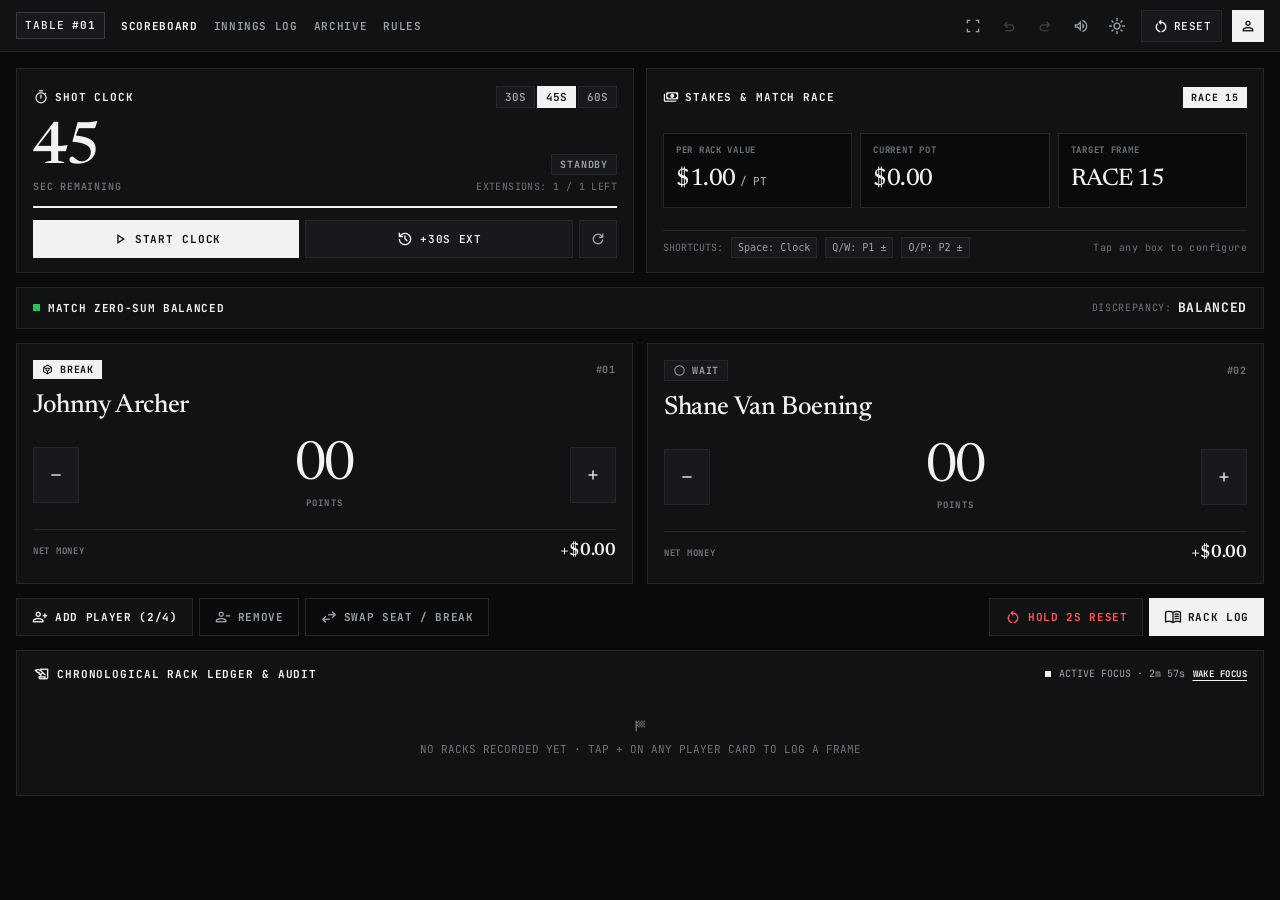
==== pool-scoreboard/index.html @ 1885dc5e "Fix UI/UX flaws: prevent card score blowout, format negative numbers cleanly (-3), add dedicated zer" ====
<!DOCTYPE html>
<html lang="en" class="dark">
<head>
  <meta charset="UTF-8">
  <meta name="viewport" content="width=device-width, initial-scale=1.0, maximum-scale=1.0, user-scalable=no">
  <meta name="theme-color" content="#0d0e0f">
  <title>Championship Pool Scoreboard · 21N2</title>

  <!-- Typography: Newsreader (Editorial Serif), Inter (Clean UI), JetBrains Mono (Telemetry) -->
  <link rel="preconnect" href="https://fonts.googleapis.com">
  <link rel="preconnect" href="https://fonts.gstatic.com" crossorigin>
  <link href="https://fonts.googleapis.com/css2?family=Inter:wght@400;500;600;700&family=JetBrains+Mono:wght@400;500;600;700&family=Newsreader:ital,opsz,wght@0,6..72,400;0,6..72,500;0,6..72,600;1,6..72,400&display=swap" rel="stylesheet">
  <link href="https://fonts.googleapis.com/css2?family=Material+Symbols+Outlined:opsz,wght,FILL,GRAD@20..48,100..700,0..1,-50..200&display=swap" rel="stylesheet">
  <link rel="stylesheet" href="css/style.css">
</head>
<body>

  <!-- ══════════ MASTER APP SHELL ══════════ -->
  <div class="master-shell">

    <!-- ── 1. Top Masthead Navigation ── -->
    <header class="masthead">
      <div class="masthead-left">
        <span class="table-badge">TABLE <strong id="tableIdText">#01</strong></span>
        <nav class="nav-links">
          <button class="nav-tab active" id="tabScoreboard" type="button">SCOREBOARD</button>
          <button class="nav-tab" id="tabInningsLog" type="button">INNINGS LOG</button>
          <button class="nav-tab" id="tabArchive" type="button">ARCHIVE</button>
          <button class="nav-tab" id="tabRules" type="button">RULES</button>
        </nav>
      </div>

      <div class="masthead-right">
        <button class="icon-tool" id="btnFullscreen" type="button" title="Toggle Fullscreen">
          <span class="material-symbols-outlined" id="fullscreenIcon">fullscreen</span>
        </button>
        <button class="icon-tool" id="btnUndo" type="button" title="Undo Last Score" disabled>
          <span class="material-symbols-outlined">undo</span>
        </button>
        <button class="icon-tool" id="btnRedo" type="button" title="Redo Score" disabled>
          <span class="material-symbols-outlined">redo</span>
        </button>
        <button class="icon-tool" id="btnSound" type="button" title="Toggle Ball Strike Sound & Haptics">
          <span class="material-symbols-outlined" id="soundIcon">volume_up</span>
        </button>
        <button class="icon-tool" id="btnTheme" type="button" title="Toggle Dark / Light Theme">
          <span class="material-symbols-outlined" id="themeIcon">contrast</span>
        </button>
        <button class="text-tool-btn" id="btnResetQuick" type="button" title="Quick Reset">
          <span class="material-symbols-outlined">restart_alt</span>
          <span>RESET</span>
        </button>
        <button class="user-avatar-btn" id="btnInfo" type="button" title="Author & System Specifications">
          <span class="material-symbols-outlined">person</span>
        </button>
      </div>
    </header>

    <!-- ── Main Viewport Content ── -->
    <main class="main-content">

      <!-- ── 2. Telemetry Dual Widgets ── -->
      <section class="telemetry-grid">

        <!-- Widget A: Shot Clock Precision Readout -->
        <article class="telemetry-card clock-readout-card">
          <div class="card-head">
            <div class="card-title">
              <span class="material-symbols-outlined icon-accent">timer</span>
              <span class="card-title-text">SHOT CLOCK</span>
            </div>
            <div class="mode-chips">
              <button class="clock-mode-btn" data-sec="30" type="button">30S</button>
              <button class="clock-mode-btn active" data-sec="45" type="button">45S</button>
              <button class="clock-mode-btn" data-sec="60" type="button">60S</button>
            </div>
          </div>

          <div class="clock-hero-row">
            <div class="clock-digits-wrap">
              <span class="clock-digits-hero" id="clockHeroDigits">45</span>
              <span class="clock-digits-sub">SEC REMAINING</span>
            </div>
            <div class="clock-status-meta">
              <span class="status-chip" id="clockStatusChip">STANDBY</span>
              <span class="extension-label" id="clockExtLabel">EXTENSIONS: 1 / 1 LEFT</span>
            </div>
          </div>

          <div class="clock-progress-line">
            <div class="clock-progress-fill" id="clockProgressFill" style="width: 100%;"></div>
          </div>

          <div class="clock-controls-bar">
            <button class="btn-clock-main" id="btnClockStart" type="button">
              <span class="material-symbols-outlined" id="clockBtnIcon">play_arrow</span>
              <span id="clockBtnText">START CLOCK</span>
            </button>
            <button class="btn-clock-sec" id="btnClockExt" type="button">
              <span class="material-symbols-outlined">history</span>
              <span>+30S EXT</span>
            </button>
            <button class="btn-clock-icon" id="btnClockReset" type="button" title="Reset Shot Clock">
              <span class="material-symbols-outlined">refresh</span>
            </button>
          </div>
        </article>

        <!-- Widget B: Stakes Ledger & Match Race -->
        <article class="telemetry-card stakes-protocol-card">
          <div class="card-head">
            <div class="card-title">
              <span class="material-symbols-outlined icon-accent">payments</span>
              <span class="card-title-text">STAKES &amp; MATCH RACE</span>
            </div>
            <span class="header-badge" id="racePillTag">RACE 15</span>
          </div>

          <div class="stakes-metrics-triad">
            <div class="stake-metric-box" id="boxPerRack" title="Click to adjust stake rate">
              <span class="metric-label">PER RACK VALUE</span>
              <span class="metric-val" id="metricPerRackVal">$1.00 <small>/ PT</small></span>
            </div>
            <div class="stake-metric-box" id="boxCurrentPot">
              <span class="metric-label">CURRENT POT</span>
              <span class="metric-val" id="metricCurrentPotVal">$0.00</span>
            </div>
            <div class="stake-metric-box" id="boxTargetFrame" title="Click to change target race">
              <span class="metric-label">TARGET FRAME</span>
              <span class="metric-val" id="metricTargetRace">RACE 15</span>
            </div>
          </div>

          <div class="stakes-shortcuts-row">
            <div class="shortcuts-legend">
              <span class="label-dim">SHORTCUTS:</span>
              <code>Space: Clock</code>
              <code>Q/W: P1 ±</code>
              <code>O/P: P2 ±</code>
            </div>
            <span class="shortcut-hint">Tap any box to configure</span>
          </div>
        </article>

      </section>

      <!-- ── 3. Zero-Sum Balance Status Bar ── -->
      <section class="match-balance-bar" id="balanceStatusBar">
        <div class="balance-left">
          <span class="balance-dot" id="balanceDot"></span>
          <span class="balance-title" id="balanceStatusText">MATCH ZERO-SUM BALANCED</span>
        </div>
        <div class="balance-right">
          <span class="balance-tag">DISCREPANCY:</span>
          <span class="balance-number" id="totalSum">BALANCED</span>
        </div>
      </section>

      <!-- ── 4. Dynamic Player Roster Array (2 to 4 Players) ── -->
      <section class="players-array-grid" id="playersArrayContainer">
        <!-- Rendered dynamically by script.js with .hotcell slight highlighted effect -->
      </section>

      <!-- ── 5. Tactical Control Actions Row ── -->
      <section class="tactical-actions-strip">
        <div class="tactical-left">
          <button class="tactical-btn" id="btnAddPlayer" type="button">
            <span class="material-symbols-outlined">person_add</span>
            <span>ADD PLAYER (<span id="playerCountVal">2</span>/4)</span>
          </button>
          <button class="tactical-btn outline" id="btnRemovePlayer" type="button">
            <span class="material-symbols-outlined">person_remove</span>
            <span>REMOVE</span>
          </button>
          <button class="tactical-btn outline" id="btnSwapBreak" type="button">
            <span class="material-symbols-outlined">swap_horiz</span>
            <span>SWAP SEAT / BREAK</span>
          </button>
        </div>

        <div class="tactical-right">
          <div class="hold-reset-container">
            <button class="tactical-btn danger" id="btnHoldReset" type="button">
              <span class="material-symbols-outlined">restart_alt</span>
              <span id="holdResetLabel">HOLD 2S RESET</span>
            </button>
            <div class="hold-progress-bar" id="holdResetProgressBar"></div>
          </div>

          <button class="tactical-btn inverted" id="btnToggleRackLog" type="button">
            <span class="material-symbols-outlined">menu_book</span>
            <span>RACK LOG</span>
          </button>
        </div>
      </section>

      <!-- ── 6. Rack History Ledger (180s Focus / Blur) ── -->
      <section class="rack-log-drawer" id="rackLogDrawer">
        <div class="drawer-header">
          <div class="drawer-title">
            <span class="material-symbols-outlined">history_edu</span>
            <span>CHRONOLOGICAL RACK LEDGER &amp; AUDIT</span>
          </div>
          <div class="drawer-status">
            <span class="focus-pulse-dot"></span>
            <span id="blurCountdownDisplay">ACTIVE FOCUS · 3m 00s</span>
            <button class="btn-wake-focus" id="btnWakeFocus" type="button">WAKE FOCUS</button>
          </div>
        </div>

        <div class="rack-log-scroll" id="rackLogScrollList">
          <div class="empty-log-state" id="emptyLogState">
            <span class="material-symbols-outlined">sports_score</span>
            <p>NO RACKS RECORDED YET · TAP + ON ANY PLAYER CARD TO LOG A FRAME</p>
          </div>
        </div>
      </section>

    </main>

  </div>

  <!-- ══════════ STAKES & TARGET MODAL ══════════ -->
  <div class="modal-backdrop" id="stakesModal">
    <div class="modal-window">
      <div class="modal-head">
        <div class="modal-title-row">
          <span class="material-symbols-outlined">payments</span>
          <h2>STAKES, POT &amp; TARGET CONFIGURATION</h2>
        </div>
        <button class="btn-modal-close" id="btnCloseStakesModal" type="button">
          <span class="material-symbols-outlined">close</span>
        </button>
      </div>

      <div class="modal-body">
        <div class="config-section">
          <label class="config-label" for="stakeInputRate">RATE PER POINT / RACK ($)</label>
          <div class="stepper-row">
            <button class="btn-step" id="btnStakeStepMinus" type="button">−$0.50</button>
            <div class="input-rate-box">
              <span class="curr-symbol">$</span>
              <input type="number" id="stakeInputRate" step="0.25" min="0" value="1.00">
            </div>
            <button class="btn-step" id="btnStakeStepPlus" type="button">+$0.50</button>
          </div>

          <div class="chip-preset-row">
            <button class="preset-chip" data-v="0.50" type="button">$0.50</button>
            <button class="preset-chip active" data-v="1.00" type="button">$1.00</button>
            <button class="preset-chip" data-v="2.00" type="button">$2.00</button>
            <button class="preset-chip" data-v="5.00" type="button">$5.00</button>
            <button class="preset-chip" data-v="10.00" type="button">$10.00</button>
          </div>
        </div>

        <div class="config-section">
          <label class="config-label" for="raceInputTarget">TARGET MATCH RACE (FIRST TO X)</label>
          <div class="stepper-row">
            <button class="btn-step" id="btnRaceMinus" type="button">−1</button>
            <div class="input-rate-box">
              <span class="curr-symbol">RACE</span>
              <input type="number" id="raceInputTarget" step="1" min="1" max="99" value="15">
            </div>
            <button class="btn-step" id="btnRacePlus" type="button">+1</button>
          </div>
          <div class="chip-preset-row">
            <button class="preset-chip race-chip" data-r="7" type="button">RACE 7</button>
            <button class="preset-chip race-chip" data-r="9" type="button">RACE 9</button>
            <button class="preset-chip race-chip" data-r="11" type="button">RACE 11</button>
            <button class="preset-chip race-chip active" data-r="15" type="button">RACE 15</button>
            <button class="preset-chip race-chip" data-r="21" type="button">RACE 21</button>
          </div>
        </div>

        <div class="settlement-breakdown-box">
          <div class="breakdown-header">PAIRWISE FINANCIAL SETTLEMENT</div>
          <div class="settlement-roster-list" id="modalSettlementRoster"></div>
          <div class="transfers-ledger-list" id="modalTransfersLedger"></div>
        </div>
      </div>

      <div class="modal-foot">
        <button class="btn-modal-action" id="btnSaveStakes" type="button">APPLY &amp; SAVE</button>
      </div>
    </div>
  </div>

  <!-- ══════════ DEVELOPER & SYSTEM INFO MODAL ══════════ -->
  <div class="modal-backdrop" id="infoModal">
    <div class="modal-window">
      <div class="modal-head">
        <div class="modal-title-row">
          <span class="material-symbols-outlined">info</span>
          <h2>SYSTEM SPECIFICATIONS &amp; AUTHOR</h2>
        </div>
        <button class="btn-modal-close" id="btnCloseInfoModal" type="button">
          <span class="material-symbols-outlined">close</span>
        </button>
      </div>

      <div class="modal-body">
        <div class="author-banner">
          <div class="author-avatar"><span class="material-symbols-outlined">sports_bar</span></div>
          <div class="author-info">
            <span class="meta-tag">ARCHITECT &amp; LEAD DEVELOPER</span>
            <h3 class="author-name">Phạm Nam Hào</h3>
            <span class="author-handle">@Brdnwtocode</span>
          </div>
        </div>

        <div class="links-grid">
          <a href="https://github.com/Brdnwtocode" target="_blank" rel="noopener noreferrer" class="link-card">
            <div class="link-card-left">
              <span class="material-symbols-outlined">code</span>
              <div>
                <span class="link-card-title">GITHUB PROFILE</span>
                <span class="link-card-desc">github.com/Brdnwtocode</span>
              </div>
            </div>
            <span class="material-symbols-outlined icon-ext">open_in_new</span>
          </a>

          <a href="https://github.com/Brdnwtocode/21N2-BILLIARDS-RELATED-TOOLS-AND-WEBAPPS" target="_blank" rel="noopener noreferrer" class="link-card">
            <div class="link-card-left">
              <span class="material-symbols-outlined">folder_special</span>
              <div>
                <span class="link-card-title">REPOSITORY</span>
                <span class="link-card-desc">21N2-BILLIARDS-RELATED-TOOLS-AND-WEBAPPS</span>
              </div>
            </div>
            <span class="material-symbols-outlined icon-ext">open_in_new</span>
          </a>

          <a href="mailto:phmnamhao@gmail.com" class="link-card">
            <div class="link-card-left">
              <span class="material-symbols-outlined">mail</span>
              <div>
                <span class="link-card-title">CONTACT EMAIL</span>
                <span class="link-card-desc">phmnamhao@gmail.com</span>
              </div>
            </div>
            <span class="material-symbols-outlined icon-ext">send</span>
          </a>
        </div>

        <div class="system-specs-summary">
          <span class="meta-tag">CORE PROTOCOL HIGHLIGHTS</span>
          <ul>
            <li><strong>Zero-Sum Point Engine:</strong> True zero-sum scoring where scores balance to 0, with subtle hotcell highlight on imbalance.</li>
            <li><strong>Keep Screen Awake:</strong> Automatically active via Screen Wake Lock API.</li>
            <li><strong>Audio &amp; Haptics:</strong> Web Audio API physical billiard ball strike synthesis + native mobile haptic pulses.</li>
            <li><strong>Offline Progressive:</strong> Zero servers, zero bundler dependencies, pure web standards.</li>
          </ul>
        </div>
      </div>

      <div class="modal-foot">
        <button class="btn-modal-action" id="btnDismissInfo" type="button">CLOSE</button>
      </div>
    </div>
  </div>

  <!-- Toast Notification -->
  <div class="hud-toast" id="hudToast"></div>

  <script src="js/script.js"></script>
</body>
</html>
---- pool-scoreboard/css/style.css ----
/* ═══════════════════════════════════════════════════════════════════════════
   CHAMPIONSHIP POOL SCOREBOARD · EDITORIAL MONOCHROME PROTOCOL
   Responsive Flex Layout · 0px Radius · Subtle Hotcell Contrast
   ═══════════════════════════════════════════════════════════════════════════ */

:root {
  --bg-canvas: #f9f9fb;
  --bg-surface: #ffffff;
  --bg-inset: #f3f3f5;
  --bg-elevated: #eeeeee;

  --text-primary: #111111;
  --text-secondary: #666668;
  --text-muted: #8e8e93;

  --border-hairline: #e2e2e5;
  --border-medium: #c4c7c7;
  --border-bold: #111111;

  --accent-red: #ba1a1a;
  --accent-green: #16a34a;
  --accent-amber: #d97706;

  --font-serif: "Newsreader", Georgia, serif;
  --font-sans: "Inter", -apple-system, BlinkMacSystemFont, sans-serif;
  --font-mono: "JetBrains Mono", Menlo, Consolas, monospace;
}

html.dark {
  --bg-canvas: #090a0b;
  --bg-surface: #111214;
  --bg-inset: #18191c;
  --bg-elevated: #212226;

  --text-primary: #f2f2f5;
  --text-secondary: #9aa0a6;
  --text-muted: #6e7378;

  --border-hairline: #24262a;
  --border-medium: #383b40;
  --border-bold: #f2f2f5;

  --accent-red: #ff5252;
  --accent-green: #22c55e;
  --accent-amber: #f59e0b;
}

/* ── Global Reset ── */
*, *::before, *::after {
  box-sizing: border-box;
  margin: 0;
  padding: 0;
  border-radius: 0 !important; /* Strict 0px mandate */
}

html, body {
  width: 100%;
  min-height: 100vh;
  background-color: var(--bg-canvas);
  color: var(--text-primary);
  font-family: var(--font-sans);
  font-size: 13px;
  line-height: 1.5;
  -webkit-font-smoothing: antialiased;
  -moz-osx-font-smoothing: grayscale;
  user-select: none;
}

button, input {
  font-family: inherit;
  color: inherit;
  border: none;
  background: none;
  outline: none;
}

a {
  color: inherit;
  text-decoration: none;
}

.material-symbols-outlined {
  font-size: 18px;
  line-height: 1;
  display: inline-flex;
  align-items: center;
  justify-content: center;
  vertical-align: middle;
}

/* ══════════ MASTER APP SHELL ══════════ */
.master-shell {
  width: 100%;
  min-height: 100vh;
  display: flex;
  flex-direction: column;
}

/* ── 1. Top Masthead Navigation ── */
.masthead {
  height: 52px;
  border-bottom: 1px solid var(--border-hairline);
  background: var(--bg-surface);
  display: flex;
  align-items: center;
  justify-content: space-between;
  padding: 0 16px;
  gap: 12px;
}

.masthead-left {
  display: flex;
  align-items: center;
  gap: 16px;
  overflow-x: auto;
  scrollbar-width: none;
}

.masthead-left::-webkit-scrollbar { display: none; }

.table-badge {
  font-family: var(--font-mono);
  font-size: 11px;
  font-weight: 500;
  letter-spacing: 0.08em;
  padding: 4px 8px;
  border: 1px solid var(--border-medium);
  background: var(--bg-inset);
  color: var(--text-primary);
  white-space: nowrap;
}

.table-badge strong {
  font-weight: 700;
}

.nav-links {
  display: flex;
  align-items: center;
  gap: 16px;
}

.nav-tab {
  font-family: var(--font-mono);
  font-size: 11px;
  font-weight: 600;
  letter-spacing: 0.06em;
  color: var(--text-secondary);
  cursor: pointer;
  padding: 6px 0;
  white-space: nowrap;
  position: relative;
  transition: color 120ms;
}

.nav-tab:hover {
  color: var(--text-primary);
}

.nav-tab.active {
  color: var(--text-primary);
  font-weight: 700;
}

.nav-tab.active::after {
  content: "";
  position: absolute;
  bottom: -16px;
  left: 0;
  right: 0;
  height: 2px;
  background: var(--text-primary);
}

.masthead-right {
  display: flex;
  align-items: center;
  gap: 4px;
}

.icon-tool {
  width: 32px;
  height: 32px;
  display: flex;
  align-items: center;
  justify-content: center;
  border: 1px solid transparent;
  color: var(--text-secondary);
  cursor: pointer;
  transition: all 120ms;
}

.icon-tool:hover {
  background: var(--bg-inset);
  color: var(--text-primary);
  border-color: var(--border-hairline);
}

.icon-tool:disabled {
  opacity: 0.3;
  pointer-events: none;
}

.text-tool-btn {
  height: 32px;
  padding: 0 10px;
  display: flex;
  align-items: center;
  gap: 4px;
  border: 1px solid var(--border-hairline);
  background: var(--bg-inset);
  color: var(--text-primary);
  font-family: var(--font-mono);
  font-size: 11px;
  font-weight: 600;
  letter-spacing: 0.04em;
  cursor: pointer;
  margin-left: 4px;
}

.text-tool-btn:hover {
  background: var(--bg-elevated);
}

.user-avatar-btn {
  width: 32px;
  height: 32px;
  background: var(--text-primary);
  color: var(--bg-surface);
  display: flex;
  align-items: center;
  justify-content: center;
  cursor: pointer;
  margin-left: 6px;
}

/* ── Main Viewport Content ── */
.main-content {
  flex: 1;
  max-width: 1280px;
  width: 100%;
  margin: 0 auto;
  padding: 16px 16px 32px 16px;
  display: flex;
  flex-direction: column;
  gap: 14px;
}

/* ── 2. Telemetry Dual Widgets ── */
.telemetry-grid {
  display: grid;
  grid-template-columns: 1fr;
  gap: 12px;
}

@media(min-width: 860px) {
  .telemetry-grid {
    grid-template-columns: 1fr 1fr;
  }
}

.telemetry-card {
  background: var(--bg-surface);
  border: 1px solid var(--border-hairline);
  padding: 14px 16px;
  display: flex;
  flex-direction: column;
  justify-content: space-between;
  gap: 12px;
  box-sizing: border-box;
}

.card-head {
  display: flex;
  align-items: center;
  justify-content: space-between;
  gap: 8px;
  height: 28px;
}

.card-title {
  display: flex;
  align-items: center;
  gap: 6px;
}

.card-title-text {
  font-family: var(--font-mono);
  font-size: 11px;
  font-weight: 700;
  letter-spacing: 0.08em;
  color: var(--text-primary);
}

.icon-accent {
  font-size: 16px;
  color: var(--text-primary);
}

.header-badge {
  font-family: var(--font-mono);
  font-size: 10px;
  font-weight: 700;
  letter-spacing: 0.08em;
  padding: 3px 8px;
  background: var(--text-primary);
  color: var(--bg-surface);
}

/* Mode chips */
.mode-chips {
  display: flex;
  gap: 2px;
}

.clock-mode-btn {
  font-family: var(--font-mono);
  font-size: 11px;
  font-weight: 600;
  padding: 3px 8px;
  border: 1px solid var(--border-hairline);
  background: var(--bg-inset);
  color: var(--text-secondary);
  cursor: pointer;
  transition: all 100ms;
}

.clock-mode-btn.active {
  background: var(--text-primary);
  color: var(--bg-surface);
  border-color: var(--text-primary);
}

/* Clock Hero display */
.clock-hero-row {
  display: flex;
  align-items: flex-end;
  justify-content: space-between;
  gap: 12px;
}

.clock-digits-wrap {
  display: flex;
  flex-direction: column;
}

.clock-digits-hero {
  font-family: var(--font-serif);
  font-size: 58px;
  font-weight: 500;
  line-height: 0.9;
  letter-spacing: -0.04em;
  color: var(--text-primary);
}

.clock-digits-hero.crit {
  color: var(--accent-red);
  animation: clockCrit 0.4s infinite alternate;
}

@keyframes clockCrit {
  to { transform: scale(1.05); }
}

.clock-digits-sub {
  font-family: var(--font-mono);
  font-size: 10px;
  font-weight: 600;
  letter-spacing: 0.08em;
  color: var(--text-muted);
  margin-top: 4px;
}

.clock-status-meta {
  display: flex;
  flex-direction: column;
  align-items: flex-end;
  gap: 4px;
}

.status-chip {
  font-family: var(--font-mono);
  font-size: 10px;
  font-weight: 700;
  letter-spacing: 0.08em;
  padding: 2px 8px;
  background: var(--bg-inset);
  border: 1px solid var(--border-hairline);
  color: var(--text-secondary);
}

.status-chip.running {
  background: var(--text-primary);
  color: var(--bg-surface);
}

.status-chip.foul {
  background: var(--accent-red);
  color: #ffffff;
}

.extension-label {
  font-family: var(--font-mono);
  font-size: 10px;
  color: var(--text-muted);
  letter-spacing: 0.04em;
}

.clock-progress-line {
  width: 100%;
  height: 2px;
  background: var(--border-hairline);
  overflow: hidden;
}

.clock-progress-fill {
  height: 100%;
  background: var(--text-primary);
  transition: width 200ms linear;
}

.clock-progress-fill.crit {
  background: var(--accent-red);
}

.clock-controls-bar {
  display: flex;
  gap: 6px;
}

.btn-clock-main {
  flex: 1;
  height: 38px;
  background: var(--text-primary);
  color: var(--bg-surface);
  font-family: var(--font-mono);
  font-size: 11px;
  font-weight: 700;
  letter-spacing: 0.08em;
  cursor: pointer;
  display: flex;
  align-items: center;
  justify-content: center;
  gap: 6px;
  transition: opacity 100ms;
}

.btn-clock-main:active {
  opacity: 0.8;
}

.btn-clock-sec {
  flex: 1;
  height: 38px;
  background: var(--bg-inset);
  color: var(--text-primary);
  border: 1px solid var(--border-hairline);
  font-family: var(--font-mono);
  font-size: 11px;
  font-weight: 600;
  letter-spacing: 0.06em;
  cursor: pointer;
  display: flex;
  align-items: center;
  justify-content: center;
  gap: 6px;
}

.btn-clock-sec:hover {
  background: var(--bg-elevated);
}

.btn-clock-icon {
  width: 38px;
  height: 38px;
  display: flex;
  align-items: center;
  justify-content: center;
  border: 1px solid var(--border-hairline);
  background: var(--bg-inset);
  color: var(--text-secondary);
  cursor: pointer;
}

.btn-clock-icon:hover {
  color: var(--text-primary);
  background: var(--bg-elevated);
}

/* Stakes Triad Metric Cards */
.stakes-metrics-triad {
  display: grid;
  grid-template-columns: repeat(3, 1fr);
  gap: 8px;
}

.stake-metric-box {
  background: var(--bg-canvas);
  border: 1px solid var(--border-hairline);
  padding: 10px 12px;
  display: flex;
  flex-direction: column;
  gap: 4px;
  cursor: pointer;
  transition: border-color 120ms;
}

.stake-metric-box:hover {
  border-color: var(--border-bold);
}

.metric-label {
  font-family: var(--font-mono);
  font-size: 9px;
  font-weight: 700;
  letter-spacing: 0.08em;
  color: var(--text-muted);
}

.metric-val {
  font-family: var(--font-serif);
  font-size: 24px;
  font-weight: 500;
  color: var(--text-primary);
  letter-spacing: -0.02em;
}

.metric-val small {
  font-family: var(--font-mono);
  font-size: 11px;
  color: var(--text-secondary);
}

.stakes-shortcuts-row {
  display: flex;
  align-items: center;
  justify-content: space-between;
  flex-wrap: wrap;
  gap: 8px;
  padding-top: 6px;
  border-top: 1px solid var(--border-hairline);
}

.shortcuts-legend {
  display: flex;
  align-items: center;
  gap: 8px;
  font-family: var(--font-mono);
  font-size: 10px;
}

.label-dim {
  color: var(--text-muted);
}

.shortcuts-legend code {
  background: var(--bg-inset);
  padding: 2px 6px;
  border: 1px solid var(--border-hairline);
  color: var(--text-secondary);
}

.shortcut-hint {
  font-family: var(--font-mono);
  font-size: 10px;
  color: var(--text-muted);
  letter-spacing: 0.04em;
}

/* ── 3. Zero-Sum Balance Status Bar ── */
.match-balance-bar {
  display: flex;
  align-items: center;
  justify-content: space-between;
  padding: 10px 16px;
  background: var(--bg-surface);
  border: 1px solid var(--border-hairline);
  font-family: var(--font-mono);
  font-size: 11px;
  letter-spacing: 0.06em;
  transition: all 140ms ease;
  box-sizing: border-box;
}

.match-balance-bar.unbalanced {
  border-color: var(--border-bold);
  background: var(--bg-inset);
}

.balance-left {
  display: flex;
  align-items: center;
  gap: 8px;
}

.balance-dot {
  width: 7px;
  height: 7px;
  background: var(--accent-green);
  display: inline-block;
}

.balance-dot.alert {
  background: var(--accent-amber);
  animation: pulseDot 1.4s infinite;
}

@keyframes pulseDot {
  0%, 100% { opacity: 1; transform: scale(1); }
  50% { opacity: 0.4; transform: scale(0.85); }
}

.balance-title {
  font-weight: 700;
  color: var(--text-primary);
}

.balance-right {
  display: flex;
  align-items: center;
  gap: 6px;
}

.balance-tag {
  color: var(--text-muted);
  font-size: 10px;
}

.balance-number {
  font-weight: 700;
  font-size: 13px;
  color: var(--text-primary);
}

/* ── 4. Dynamic Player Roster Array ── */
.players-array-grid {
  display: grid;
  grid-template-columns: 1fr;
  gap: 14px;
}

@media(min-width: 640px) {
  .players-array-grid {
    grid-template-columns: 1fr 1fr;
  }
}

@media(min-width: 1040px) {
  .players-array-grid {
    grid-template-columns: repeat(auto-fit, minmax(230px, 1fr));
  }
}

/* Player Card Component */
.player-championship-card {
  background: var(--bg-surface);
  border: 1px solid var(--border-hairline);
  padding: 16px;
  display: flex;
  flex-direction: column;
  gap: 12px;
  position: relative;
  overflow: hidden;
  box-sizing: border-box;
  width: 100%;
  transition: all 120ms ease;
}

/* Leader card outline emphasis */
.player-championship-card.is-leader {
  border-color: var(--border-bold);
}

/* ── HOTCELL SLIGHT HIGHLIGHTED CONTRAST ── */
.player-championship-card.hotcell {
  border: 1.5px solid rgba(255, 255, 255, 0.45) !important;
  background-color: #1a1b1f !important;
  box-shadow: 0 0 16px rgba(255, 255, 255, 0.05);
}

html:not(.dark) .player-championship-card.hotcell {
  border: 1.5px solid #111111 !important;
  background-color: #f0f0f3 !important;
  box-shadow: 0 0 16px rgba(0, 0, 0, 0.05);
}

.card-top-breaker-row {
  display: flex;
  align-items: center;
  justify-content: space-between;
}

.breaker-status-pill {
  font-family: var(--font-mono);
  font-size: 10px;
  font-weight: 700;
  letter-spacing: 0.08em;
  padding: 3px 8px;
  display: inline-flex;
  align-items: center;
  gap: 6px;
  cursor: pointer;
}

.breaker-status-pill.active {
  background: var(--text-primary);
  color: var(--bg-surface);
}

.breaker-status-pill.waiting {
  background: var(--bg-inset);
  color: var(--text-secondary);
  border: 1px solid var(--border-hairline);
}

.player-seat-badge {
  font-family: var(--font-mono);
  font-size: 10px;
  font-weight: 700;
  letter-spacing: 0.08em;
  color: var(--text-muted);
}

/* Player Name */
.player-name-field {
  font-family: var(--font-serif);
  font-size: 26px;
  font-weight: 500;
  color: var(--text-primary);
  letter-spacing: -0.015em;
  padding: 2px 0;
  border-bottom: 1px solid transparent;
  width: 100%;
}

.player-name-field:focus {
  border-bottom-color: var(--text-primary);
}

/* Score Row: Flex with safe min-width and auto-clamping digits */
.card-score-row {
  display: flex;
  align-items: center;
  justify-content: space-between;
  gap: 6px;
  width: 100%;
  padding: 6px 0;
  box-sizing: border-box;
}

.btn-score-touch {
  flex: 0 0 46px;
  width: 46px;
  height: 56px;
  background: var(--bg-inset);
  border: 1px solid var(--border-hairline);
  color: var(--text-primary);
  font-size: 22px;
  font-weight: 400;
  cursor: pointer;
  display: flex;
  align-items: center;
  justify-content: center;
  transition: all 80ms;
}

.btn-score-touch:hover {
  background: var(--bg-elevated);
}

.btn-score-touch:active {
  background: var(--text-primary);
  color: var(--bg-surface);
  transform: scale(0.96);
}

.score-center-display {
  flex: 1 1 auto;
  min-width: 0;
  display: flex;
  flex-direction: column;
  align-items: center;
  justify-content: center;
  text-align: center;
  overflow: hidden;
}

.score-hero-digits {
  font-family: var(--font-serif);
  font-size: clamp(38px, 4.2vw, 64px);
  font-weight: 400;
  line-height: 1;
  letter-spacing: -0.03em;
  color: var(--text-primary);
  white-space: nowrap;
  overflow: hidden;
  max-width: 100%;
}

.score-sublabel {
  font-family: var(--font-mono);
  font-size: 9px;
  font-weight: 700;
  letter-spacing: 0.12em;
  color: var(--text-muted);
  margin-top: 4px;
}

/* Score Pulse Animation */
.score-pop-anim {
  animation: scorePopAnim 0.14s ease-out;
}

@keyframes scorePopAnim {
  50% { transform: scale(1.12); }
}

/* Card Telemetry Footer */
.card-telemetry-footer {
  display: flex;
  align-items: center;
  justify-content: space-between;
  padding-top: 8px;
  border-top: 1px solid var(--border-hairline);
}

.stat-label-tiny {
  font-family: var(--font-mono);
  font-size: 9px;
  font-weight: 700;
  letter-spacing: 0.08em;
  color: var(--text-muted);
}

.stat-val-bold {
  font-family: var(--font-serif);
  font-size: 18px;
  font-weight: 600;
  letter-spacing: -0.01em;
}

.stat-val-bold.win { color: var(--text-primary); }
.stat-val-bold.loss { color: var(--text-secondary); }

/* ── 5. Tactical Control Actions Row ── */
.tactical-actions-strip {
  display: flex;
  align-items: center;
  justify-content: space-between;
  flex-wrap: wrap;
  gap: 8px;
}

.tactical-left,
.tactical-right {
  display: flex;
  align-items: center;
  flex-wrap: wrap;
  gap: 6px;
}

.tactical-btn {
  height: 38px;
  padding: 0 14px;
  display: flex;
  align-items: center;
  gap: 6px;
  background: var(--bg-surface);
  border: 1px solid var(--border-hairline);
  color: var(--text-primary);
  font-family: var(--font-mono);
  font-size: 11px;
  font-weight: 700;
  letter-spacing: 0.06em;
  cursor: pointer;
  transition: all 100ms;
}

.tactical-btn:hover {
  background: var(--bg-inset);
  border-color: var(--border-medium);
}

.tactical-btn:active {
  transform: scale(0.98);
}

.tactical-btn.outline {
  background: transparent;
  color: var(--text-secondary);
}

.tactical-btn.inverted {
  background: var(--text-primary);
  color: var(--bg-surface);
  border-color: var(--text-primary);
}

.tactical-btn.danger {
  color: var(--accent-red);
  background: var(--bg-surface);
  position: relative;
  z-index: 2;
  border-color: var(--border-hairline);
}

/* Hold 2S Reset */
.hold-reset-container {
  position: relative;
  overflow: hidden;
}

.hold-progress-bar {
  position: absolute;
  top: 0;
  left: 0;
  bottom: 0;
  width: 0;
  background: var(--accent-red);
  opacity: 0.25;
  z-index: 1;
  pointer-events: none;
  transition: width 40ms linear;
}

/* ── 6. Rack History Drawer ── */
.rack-log-drawer {
  background: var(--bg-surface);
  border: 1px solid var(--border-hairline);
  padding: 14px 16px;
  display: flex;
  flex-direction: column;
  gap: 10px;
  transition: filter 1.2s ease, opacity 1.2s ease;
  cursor: pointer;
}

.rack-log-drawer.blurred {
  filter: blur(4px);
  opacity: 0.25;
  user-select: none;
}

.drawer-header {
  display: flex;
  align-items: center;
  justify-content: space-between;
  flex-wrap: wrap;
  gap: 8px;
}

.drawer-title {
  display: flex;
  align-items: center;
  gap: 6px;
  font-family: var(--font-mono);
  font-size: 11px;
  font-weight: 700;
  letter-spacing: 0.08em;
}

.drawer-status {
  display: flex;
  align-items: center;
  gap: 8px;
  font-family: var(--font-mono);
  font-size: 10px;
  color: var(--text-secondary);
}

.focus-pulse-dot {
  width: 6px;
  height: 6px;
  background: var(--text-primary);
  display: inline-block;
  animation: pulseDot 2s infinite;
}

.btn-wake-focus {
  font-family: var(--font-mono);
  font-size: 9px;
  font-weight: 700;
  color: var(--text-primary);
  text-decoration: underline;
  text-underline-offset: 3px;
  cursor: pointer;
  letter-spacing: 0.05em;
}

.rack-log-scroll {
  display: flex;
  flex-direction: column;
  gap: 4px;
  max-height: 200px;
  overflow-y: auto;
}

.empty-log-state {
  padding: 24px 12px;
  display: flex;
  flex-direction: column;
  align-items: center;
  gap: 6px;
  color: var(--text-muted);
  font-family: var(--font-mono);
  font-size: 11px;
}

.log-entry-row {
  display: grid;
  grid-template-columns: 50px 1fr auto auto;
  align-items: center;
  gap: 8px;
  padding: 8px 10px;
  background: var(--bg-inset);
  border: 1px solid var(--border-hairline);
  font-family: var(--font-mono);
  font-size: 11px;
}

.log-rack-num {
  font-weight: 700;
  color: var(--text-secondary);
}

.log-winner-name {
  font-family: var(--font-sans);
  font-weight: 600;
  color: var(--text-primary);
}

.log-point-delta {
  font-weight: 700;
  color: var(--text-primary);
}

.log-timestamp {
  color: var(--text-muted);
  font-size: 10px;
}

/* ══════════ MODALS ══════════ */
.modal-backdrop {
  position: fixed;
  inset: 0;
  background: rgba(0, 0, 0, 0.7);
  z-index: 1000;
  display: none;
  align-items: flex-end;
  justify-content: center;
  backdrop-filter: blur(2px);
}

@media(min-width: 640px) {
  .modal-backdrop {
    align-items: center;
  }
}

.modal-backdrop.open {
  display: flex;
}

.modal-window {
  background: var(--bg-surface);
  border: 1px solid var(--border-bold);
  width: 100%;
  max-width: 540px;
  max-height: 90vh;
  display: flex;
  flex-direction: column;
  overflow: hidden;
  animation: modalIn 150ms ease-out;
}

@keyframes modalIn {
  from { transform: translateY(16px); opacity: 0; }
  to { transform: translateY(0); opacity: 1; }
}

.modal-head {
  display: flex;
  align-items: center;
  justify-content: space-between;
  padding: 14px 16px;
  border-bottom: 1px solid var(--border-hairline);
}

.modal-title-row {
  display: flex;
  align-items: center;
  gap: 8px;
}

.modal-title-row h2 {
  font-family: var(--font-mono);
  font-size: 12px;
  font-weight: 700;
  letter-spacing: 0.08em;
}

.btn-modal-close {
  cursor: pointer;
  color: var(--text-secondary);
}

.btn-modal-close:hover {
  color: var(--text-primary);
}

.modal-body {
  padding: 16px;
  overflow-y: auto;
  display: flex;
  flex-direction: column;
  gap: 16px;
}

.config-section {
  display: flex;
  flex-direction: column;
  gap: 6px;
}

.config-label {
  font-family: var(--font-mono);
  font-size: 10px;
  font-weight: 700;
  letter-spacing: 0.08em;
  color: var(--text-secondary);
}

.stepper-row {
  display: flex;
  gap: 6px;
}

.btn-step {
  height: 42px;
  padding: 0 14px;
  background: var(--bg-inset);
  border: 1px solid var(--border-hairline);
  color: var(--text-primary);
  font-family: var(--font-mono);
  font-size: 12px;
  font-weight: 700;
  cursor: pointer;
}

.btn-step:hover {
  background: var(--bg-elevated);
}

.input-rate-box {
  flex: 1;
  height: 42px;
  background: var(--bg-canvas);
  border: 1px solid var(--border-medium);
  display: flex;
  align-items: center;
  padding: 0 12px;
  gap: 6px;
}

.curr-symbol {
  font-family: var(--font-mono);
  font-size: 14px;
  font-weight: 700;
  color: var(--text-muted);
}

.input-rate-box input {
  width: 100%;
  font-family: var(--font-mono);
  font-size: 18px;
  font-weight: 700;
  color: var(--text-primary);
}

.chip-preset-row {
  display: flex;
  flex-wrap: wrap;
  gap: 6px;
  margin-top: 4px;
}

.preset-chip {
  font-family: var(--font-mono);
  font-size: 11px;
  font-weight: 600;
  padding: 4px 10px;
  border: 1px solid var(--border-hairline);
  background: var(--bg-inset);
  color: var(--text-secondary);
  cursor: pointer;
}

.preset-chip.active {
  background: var(--text-primary);
  color: var(--bg-surface);
  border-color: var(--text-primary);
}

/* Settlement Breakdown */
.settlement-breakdown-box {
  background: var(--bg-canvas);
  border: 1px solid var(--border-hairline);
  padding: 12px;
  display: flex;
  flex-direction: column;
  gap: 8px;
}

.breakdown-header {
  font-family: var(--font-mono);
  font-size: 10px;
  font-weight: 700;
  letter-spacing: 0.08em;
  color: var(--text-secondary);
}

.settlement-roster-list,
.transfers-ledger-list {
  display: flex;
  flex-direction: column;
  gap: 4px;
}

.settle-row {
  display: flex;
  align-items: center;
  justify-content: space-between;
  padding: 8px 10px;
  background: var(--bg-surface);
  border: 1px solid var(--border-hairline);
  font-family: var(--font-mono);
  font-size: 11px;
}

.settle-row strong.win { color: var(--text-primary); }
.settle-row strong.loss { color: var(--text-secondary); }

.xfer-item-row {
  display: flex;
  align-items: center;
  gap: 6px;
  padding: 8px 10px;
  background: var(--bg-inset);
  border-left: 2px solid var(--text-primary);
  font-family: var(--font-mono);
  font-size: 11px;
}

.modal-foot {
  padding: 12px 16px;
  border-top: 1px solid var(--border-hairline);
}

.btn-modal-action {
  width: 100%;
  height: 42px;
  background: var(--text-primary);
  color: var(--bg-surface);
  font-family: var(--font-mono);
  font-size: 11px;
  font-weight: 700;
  letter-spacing: 0.08em;
  cursor: pointer;
}

.btn-modal-action:hover {
  opacity: 0.9;
}

/* Info Modal Content */
.author-banner {
  display: flex;
  align-items: center;
  gap: 12px;
  padding: 12px;
  background: var(--bg-inset);
  border: 1px solid var(--border-hairline);
}

.author-avatar {
  width: 44px;
  height: 44px;
  background: var(--text-primary);
  color: var(--bg-surface);
  display: flex;
  align-items: center;
  justify-content: center;
}

.meta-tag {
  font-family: var(--font-mono);
  font-size: 9px;
  font-weight: 700;
  letter-spacing: 0.08em;
  color: var(--text-muted);
}

.author-name {
  font-family: var(--font-serif);
  font-size: 20px;
  font-weight: 600;
  line-height: 1.1;
}

.author-handle {
  font-family: var(--font-mono);
  font-size: 11px;
  color: var(--text-secondary);
}

.links-grid {
  display: flex;
  flex-direction: column;
  gap: 6px;
}

.link-card {
  display: flex;
  align-items: center;
  justify-content: space-between;
  padding: 10px 12px;
  background: var(--bg-canvas);
  border: 1px solid var(--border-hairline);
  color: var(--text-primary);
  transition: all 100ms;
}

.link-card:hover {
  border-color: var(--border-bold);
}

.link-card-left {
  display: flex;
  align-items: center;
  gap: 10px;
}

.link-card-title {
  display: block;
  font-family: var(--font-mono);
  font-size: 9px;
  font-weight: 700;
  letter-spacing: 0.06em;
  color: var(--text-muted);
}

.link-card-desc {
  display: block;
  font-family: var(--font-mono);
  font-size: 11px;
}

.system-specs-summary {
  background: var(--bg-inset);
  border: 1px solid var(--border-hairline);
  padding: 12px;
  font-size: 12px;
  color: var(--text-secondary);
  display: flex;
  flex-direction: column;
  gap: 6px;
}

.system-specs-summary ul {
  padding-left: 18px;
  display: flex;
  flex-direction: column;
  gap: 4px;
}

/* ── Toast Notification ── */
.hud-toast {
  position: fixed;
  bottom: 24px;
  left: 50%;
  transform: translateX(-50%) translateY(40px);
  background: var(--text-primary);
  color: var(--bg-surface);
  font-family: var(--font-mono);
  font-size: 11px;
  font-weight: 700;
  letter-spacing: 0.06em;
  padding: 8px 18px;
  border: 1px solid var(--border-bold);
  pointer-events: none;
  opacity: 0;
  transition: transform 160ms ease, opacity 160ms ease;
  z-index: 2000;
  white-space: nowrap;
}

.hud-toast.show {
  transform: translateX(-50%) translateY(0);
  opacity: 1;
}

/* Flash Warning */
.flash-danger {
  animation: flashDanger 0.25s;
}

@keyframes flashDanger {
  50% { background: var(--accent-red) !important; color: #ffffff !important; }
}
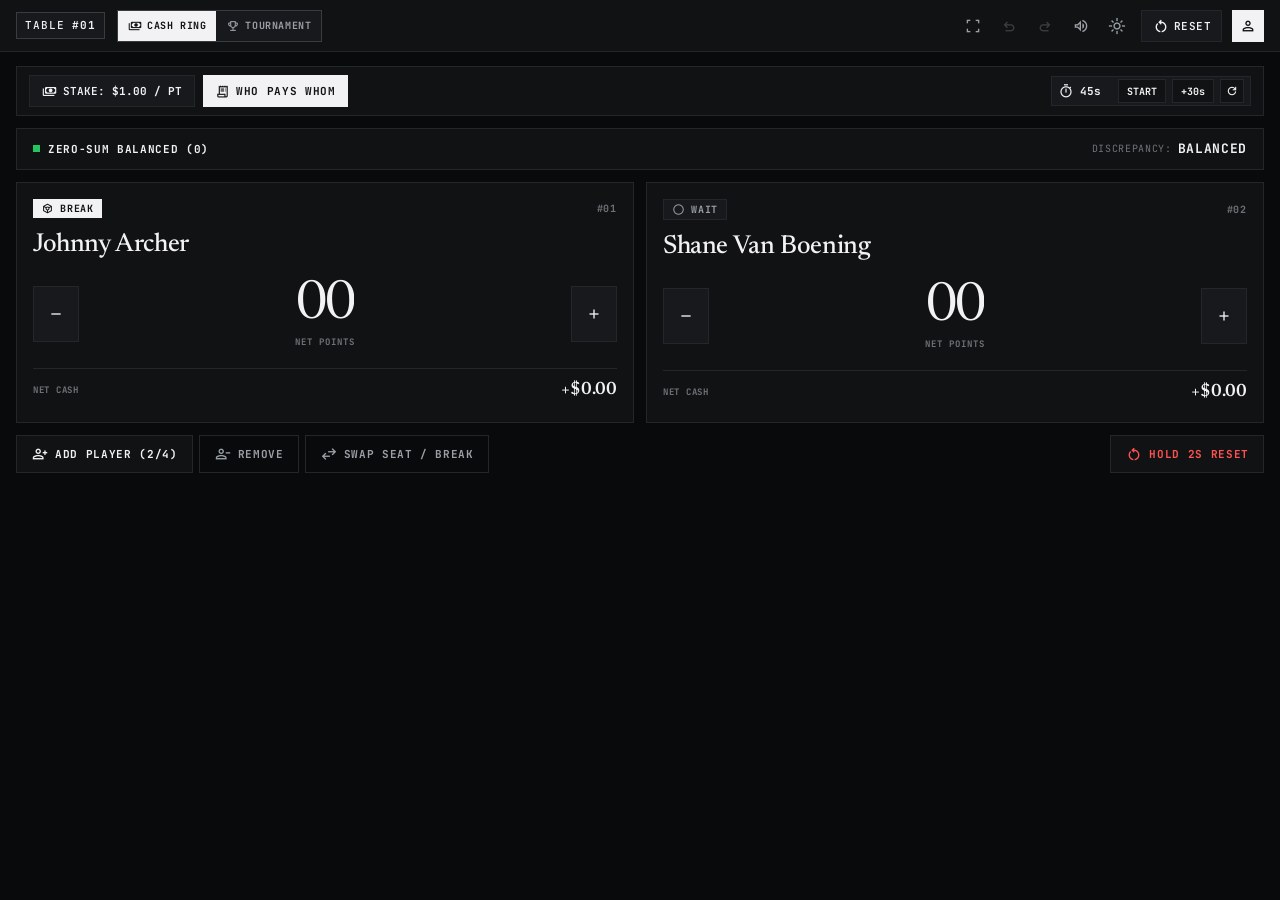
==== commit 005047fa: "Implement Dual-Mode Pool Scoreboard: Cash Ring Game (zero-sum betting with bulletproof math) vs Tour" ====
--- a/pool-scoreboard/index.html
+++ b/pool-scoreboard/index.html
@@ -1,12 +1,12 @@
 <!DOCTYPE html>
-<html lang="en" class="dark">
+<html lang="en" class="dark mode-cash">
 <head>
   <meta charset="UTF-8">
   <meta name="viewport" content="width=device-width, initial-scale=1.0, maximum-scale=1.0, user-scalable=no">
   <meta name="theme-color" content="#0d0e0f">
   <title>Championship Pool Scoreboard · 21N2</title>
 
-  <!-- Typography: Newsreader (Editorial Serif), Inter (Clean UI), JetBrains Mono (Telemetry) -->
+  <!-- Typography: Newsreader, Inter, JetBrains Mono -->
   <link rel="preconnect" href="https://fonts.googleapis.com">
   <link rel="preconnect" href="https://fonts.gstatic.com" crossorigin>
   <link href="https://fonts.googleapis.com/css2?family=Inter:wght@400;500;600;700&family=JetBrains+Mono:wght@400;500;600;700&family=Newsreader:ital,opsz,wght@0,6..72,400;0,6..72,500;0,6..72,600;1,6..72,400&display=swap" rel="stylesheet">
@@ -22,12 +22,18 @@
     <header class="masthead">
       <div class="masthead-left">
         <span class="table-badge">TABLE <strong id="tableIdText">#01</strong></span>
-        <nav class="nav-links">
-          <button class="nav-tab active" id="tabScoreboard" type="button">SCOREBOARD</button>
-          <button class="nav-tab" id="tabInningsLog" type="button">INNINGS LOG</button>
-          <button class="nav-tab" id="tabArchive" type="button">ARCHIVE</button>
-          <button class="nav-tab" id="tabRules" type="button">RULES</button>
-        </nav>
+        
+        <!-- DUAL-MODE TOGGLE SWITCH -->
+        <div class="mode-toggle-group">
+          <button class="mode-switch-btn active" id="btnModeCash" type="button" title="Switch to Cash Ring Game (Zero-Sum Betting)">
+            <span class="material-symbols-outlined">payments</span>
+            <span>CASH RING</span>
+          </button>
+          <button class="mode-switch-btn" id="btnModeTournament" type="button" title="Switch to WPA Tournament Frame (Race-to-X & Shot Clock)">
+            <span class="material-symbols-outlined">emoji_events</span>
+            <span>TOURNAMENT</span>
+          </button>
+        </div>
       </div>
 
       <div class="masthead-right">
@@ -56,18 +62,33 @@
       </div>
     </header>
 
+    <!-- ── 2. TOURNAMENT-ONLY: Inverted Black HUD Strip ── -->
+    <aside class="hud-ticker-band tournament-only" id="hudTickerBand">
+      <div class="hud-ticker-inner">
+        <div class="hud-ticker-left">
+          <span class="hud-pill"><span class="hud-dot"></span> HUD ACTIVE</span>
+          <span class="hud-title" id="hudMatchTitle">TABLE #01 · 9-BALL CHAMPIONSHIP FRAME</span>
+        </div>
+        <div class="hud-ticker-right">
+          <span class="hud-stat" id="hudLeadStat">LEAD: <strong>EVEN</strong></span>
+          <span class="hud-divider">|</span>
+          <span class="hud-stat" id="hudDeltaStat">DELTA: <strong>$0.00 NET (BALANCED)</strong></span>
+        </div>
+      </div>
+    </aside>
+
     <!-- ── Main Viewport Content ── -->
     <main class="main-content">
 
-      <!-- ── 2. Telemetry Dual Widgets ── -->
-      <section class="telemetry-grid">
+      <!-- ── 3A. TOURNAMENT-ONLY: Dual Precision Telemetry Widgets ── -->
+      <section class="telemetry-grid tournament-only">
 
         <!-- Widget A: Shot Clock Precision Readout -->
         <article class="telemetry-card clock-readout-card">
           <div class="card-head">
             <div class="card-title">
               <span class="material-symbols-outlined icon-accent">timer</span>
-              <span class="card-title-text">SHOT CLOCK</span>
+              <span class="card-title-text">SHOT CLOCK PRECISION READOUT</span>
             </div>
             <div class="mode-chips">
               <button class="clock-mode-btn" data-sec="30" type="button">30S</button>
@@ -106,12 +127,12 @@
           </div>
         </article>
 
-        <!-- Widget B: Stakes Ledger & Match Race -->
+        <!-- Widget B: Tournament Stakes & Match Race -->
         <article class="telemetry-card stakes-protocol-card">
           <div class="card-head">
             <div class="card-title">
               <span class="material-symbols-outlined icon-accent">payments</span>
-              <span class="card-title-text">STAKES &amp; MATCH RACE</span>
+              <span class="card-title-text">STAKES LEDGER &amp; PROTOCOL</span>
             </div>
             <span class="header-badge" id="racePillTag">RACE 15</span>
           </div>
@@ -138,17 +159,42 @@
               <code>Q/W: P1 ±</code>
               <code>O/P: P2 ±</code>
             </div>
-            <span class="shortcut-hint">Tap any box to configure</span>
+            <span class="shortcut-hint">Tap box to edit</span>
           </div>
         </article>
 
       </section>
 
-      <!-- ── 3. Zero-Sum Balance Status Bar ── -->
-      <section class="match-balance-bar" id="balanceStatusBar">
+      <!-- ── 3B. CASH-ONLY: Compact Money & Compact Clock Bar ── -->
+      <section class="cash-telemetry-bar cash-only">
+        <div class="cash-telemetry-left">
+          <button class="cash-rate-chip" id="btnCashRateChip" type="button" title="Configure stake rate">
+            <span class="material-symbols-outlined" style="font-size: 15px;">payments</span>
+            <span>STAKE: <strong id="cashStakeLabel">$1.00 / PT</strong></span>
+          </button>
+          <button class="cash-payout-btn" id="btnOpenSettlements" type="button" title="Open Cash Settlement Transfers">
+            <span class="material-symbols-outlined" style="font-size: 15px;">receipt_long</span>
+            <span>WHO PAYS WHOM</span>
+          </button>
+        </div>
+
+        <!-- Optional Compact Shot Clock in Cash Mode -->
+        <div class="cash-compact-clock">
+          <span class="material-symbols-outlined" style="font-size: 16px;">timer</span>
+          <span class="compact-clock-digits" id="compactClockDigits">45s</span>
+          <button class="compact-clock-btn" id="btnCompactClockToggle" type="button">START</button>
+          <button class="compact-clock-btn" id="btnCompactClockExt" type="button">+30s</button>
+          <button class="compact-clock-btn icon-only" id="btnCompactClockReset" type="button" title="Reset Clock">
+            <span class="material-symbols-outlined" style="font-size: 14px;">refresh</span>
+          </button>
+        </div>
+      </section>
+
+      <!-- ── 4. CASH-ONLY: Mathematically Bulletproof Zero-Sum Balance Bar ── -->
+      <section class="match-balance-bar cash-only" id="balanceStatusBar">
         <div class="balance-left">
           <span class="balance-dot" id="balanceDot"></span>
-          <span class="balance-title" id="balanceStatusText">MATCH ZERO-SUM BALANCED</span>
+          <span class="balance-title" id="balanceStatusText">ZERO-SUM BALANCED (0)</span>
         </div>
         <div class="balance-right">
           <span class="balance-tag">DISCREPANCY:</span>
@@ -156,12 +202,21 @@
         </div>
       </section>
 
-      <!-- ── 4. Dynamic Player Roster Array (2 to 4 Players) ── -->
+      <!-- ── 5. TOURNAMENT-ONLY: Race Header ── -->
+      <section class="tournament-race-header tournament-only">
+        <div class="race-header-title">
+          <span class="material-symbols-outlined">sports_score</span>
+          <span>CHAMPIONSHIP SCORE ARRAY</span>
+        </div>
+        <span class="race-target-label" id="tourneyRaceBadge">TARGET: RACE TO 15</span>
+      </section>
+
+      <!-- ── 6. Dynamic Player Roster Array (2 to 4 Players) ── -->
       <section class="players-array-grid" id="playersArrayContainer">
-        <!-- Rendered dynamically by script.js with .hotcell slight highlighted effect -->
-      </section>
-
-      <!-- ── 5. Tactical Control Actions Row ── -->
+        <!-- Rendered dynamically by script.js with mode-specific card layout -->
+      </section>
+
+      <!-- ── 7. Tactical Control Actions Row ── -->
       <section class="tactical-actions-strip">
         <div class="tactical-left">
           <button class="tactical-btn" id="btnAddPlayer" type="button">
@@ -187,15 +242,15 @@
             <div class="hold-progress-bar" id="holdResetProgressBar"></div>
           </div>
 
-          <button class="tactical-btn inverted" id="btnToggleRackLog" type="button">
+          <button class="tactical-btn inverted tournament-only" id="btnToggleRackLog" type="button">
             <span class="material-symbols-outlined">menu_book</span>
             <span>RACK LOG</span>
           </button>
         </div>
       </section>
 
-      <!-- ── 6. Rack History Ledger (180s Focus / Blur) ── -->
-      <section class="rack-log-drawer" id="rackLogDrawer">
+      <!-- ── 8. TOURNAMENT-ONLY: Chronological Rack History Drawer ── -->
+      <section class="rack-log-drawer tournament-only" id="rackLogDrawer">
         <div class="drawer-header">
           <div class="drawer-title">
             <span class="material-symbols-outlined">history_edu</span>
@@ -220,13 +275,13 @@
 
   </div>
 
-  <!-- ══════════ STAKES & TARGET MODAL ══════════ -->
+  <!-- ══════════ CASH SETTLEMENTS & CONFIG MODAL ══════════ -->
   <div class="modal-backdrop" id="stakesModal">
     <div class="modal-window">
       <div class="modal-head">
         <div class="modal-title-row">
           <span class="material-symbols-outlined">payments</span>
-          <h2>STAKES, POT &amp; TARGET CONFIGURATION</h2>
+          <h2 id="modalTitleText">STAKES &amp; CASH SETTLEMENTS</h2>
         </div>
         <button class="btn-modal-close" id="btnCloseStakesModal" type="button">
           <span class="material-symbols-outlined">close</span>
@@ -254,7 +309,7 @@
           </div>
         </div>
 
-        <div class="config-section">
+        <div class="config-section tournament-only">
           <label class="config-label" for="raceInputTarget">TARGET MATCH RACE (FIRST TO X)</label>
           <div class="stepper-row">
             <button class="btn-step" id="btnRaceMinus" type="button">−1</button>
@@ -274,7 +329,7 @@
         </div>
 
         <div class="settlement-breakdown-box">
-          <div class="breakdown-header">PAIRWISE FINANCIAL SETTLEMENT</div>
+          <div class="breakdown-header">WHO PAYS WHOM (DIRECT CASH TRANSFERS)</div>
           <div class="settlement-roster-list" id="modalSettlementRoster"></div>
           <div class="transfers-ledger-list" id="modalTransfersLedger"></div>
         </div>
@@ -345,12 +400,11 @@
         </div>
 
         <div class="system-specs-summary">
-          <span class="meta-tag">CORE PROTOCOL HIGHLIGHTS</span>
+          <span class="meta-tag">DUAL-MODE ARCHITECTURE</span>
           <ul>
-            <li><strong>Zero-Sum Point Engine:</strong> True zero-sum scoring where scores balance to 0, with subtle hotcell highlight on imbalance.</li>
+            <li><strong>💰 Cash Ring Game Mode:</strong> Zero-sum betting logic where scores balance to 0, negative points permitted, live discrepancy tracker, subtle hotcell highlight.</li>
+            <li><strong>🏆 Tournament Mode:</strong> WPA official race-to-X frames (0 to Target Race), 30s/45s/60s shot clock, inning stats, and chronological audit log.</li>
             <li><strong>Keep Screen Awake:</strong> Automatically active via Screen Wake Lock API.</li>
-            <li><strong>Audio &amp; Haptics:</strong> Web Audio API physical billiard ball strike synthesis + native mobile haptic pulses.</li>
-            <li><strong>Offline Progressive:</strong> Zero servers, zero bundler dependencies, pure web standards.</li>
           </ul>
         </div>
       </div>
--- a/pool-scoreboard/css/style.css
+++ b/pool-scoreboard/css/style.css
@@ -1,6 +1,7 @@
 /* ═══════════════════════════════════════════════════════════════════════════
-   CHAMPIONSHIP POOL SCOREBOARD · EDITORIAL MONOCHROME PROTOCOL
-   Responsive Flex Layout · 0px Radius · Subtle Hotcell Contrast
+   CHAMPIONSHIP POOL SCOREBOARD · DUAL-MODE PROTOCOL
+   Mode 1: Cash Ring Game (Zero-Sum Betting & Pairwise Settlements)
+   Mode 2: Tournament Frame (WPA Broadcast Race-to-X & Shot Clock)
    ═══════════════════════════════════════════════════════════════════════════ */
 
 :root {
@@ -8,14 +9,18 @@
   --bg-surface: #ffffff;
   --bg-inset: #f3f3f5;
   --bg-elevated: #eeeeee;
+  --bg-dark-strip: #0d0e0f;
 
   --text-primary: #111111;
   --text-secondary: #666668;
   --text-muted: #8e8e93;
+  --text-inverted: #ffffff;
+  --text-inverted-muted: #8a8d91;
 
   --border-hairline: #e2e2e5;
   --border-medium: #c4c7c7;
   --border-bold: #111111;
+  --border-dark: #282a2e;
 
   --accent-red: #ba1a1a;
   --accent-green: #16a34a;
@@ -31,14 +36,18 @@
   --bg-surface: #111214;
   --bg-inset: #18191c;
   --bg-elevated: #212226;
+  --bg-dark-strip: #000000;
 
   --text-primary: #f2f2f5;
   --text-secondary: #9aa0a6;
   --text-muted: #6e7378;
+  --text-inverted: #0d0e0f;
+  --text-inverted-muted: #494c50;
 
   --border-hairline: #24262a;
   --border-medium: #383b40;
   --border-bold: #f2f2f5;
+  --border-dark: #1b1d20;
 
   --accent-red: #ff5252;
   --accent-green: #22c55e;
@@ -88,6 +97,15 @@
   vertical-align: middle;
 }
 
+/* ── Mode Visibility Rules ── */
+html.mode-cash .tournament-only {
+  display: none !important;
+}
+
+html.mode-tournament .cash-only {
+  display: none !important;
+}
+
 /* ══════════ MASTER APP SHELL ══════════ */
 .master-shell {
   width: 100%;
@@ -111,7 +129,7 @@
 .masthead-left {
   display: flex;
   align-items: center;
-  gap: 16px;
+  gap: 12px;
   overflow-x: auto;
   scrollbar-width: none;
 }
@@ -134,42 +152,39 @@
   font-weight: 700;
 }
 
-.nav-links {
-  display: flex;
-  align-items: center;
-  gap: 16px;
-}
-
-.nav-tab {
-  font-family: var(--font-mono);
-  font-size: 11px;
-  font-weight: 600;
+/* Mode Switcher Group */
+.mode-toggle-group {
+  display: flex;
+  border: 1px solid var(--border-medium);
+  background: var(--bg-inset);
+}
+
+.mode-switch-btn {
+  height: 30px;
+  padding: 0 10px;
+  display: flex;
+  align-items: center;
+  gap: 5px;
+  font-family: var(--font-mono);
+  font-size: 10px;
+  font-weight: 700;
   letter-spacing: 0.06em;
   color: var(--text-secondary);
   cursor: pointer;
-  padding: 6px 0;
-  white-space: nowrap;
-  position: relative;
-  transition: color 120ms;
-}
-
-.nav-tab:hover {
-  color: var(--text-primary);
-}
-
-.nav-tab.active {
-  color: var(--text-primary);
-  font-weight: 700;
-}
-
-.nav-tab.active::after {
-  content: "";
-  position: absolute;
-  bottom: -16px;
-  left: 0;
-  right: 0;
-  height: 2px;
+  transition: all 100ms;
+}
+
+.mode-switch-btn .material-symbols-outlined {
+  font-size: 14px;
+}
+
+.mode-switch-btn:hover {
+  color: var(--text-primary);
+}
+
+.mode-switch-btn.active {
   background: var(--text-primary);
+  color: var(--bg-surface);
 }
 
 .masthead-right {
@@ -232,6 +247,81 @@
   justify-content: center;
   cursor: pointer;
   margin-left: 6px;
+}
+
+/* ── 2. Tournament Inverted Black HUD Strip ── */
+.hud-ticker-band {
+  background: var(--bg-dark-strip);
+  color: var(--text-inverted);
+  border-bottom: 1px solid var(--border-dark);
+  padding: 8px 16px;
+}
+
+.hud-ticker-inner {
+  max-width: 1280px;
+  margin: 0 auto;
+  display: flex;
+  align-items: center;
+  justify-content: space-between;
+  flex-wrap: wrap;
+  gap: 8px;
+}
+
+.hud-ticker-left {
+  display: flex;
+  align-items: center;
+  gap: 12px;
+}
+
+.hud-pill {
+  background: #ffffff;
+  color: #000000;
+  font-family: var(--font-mono);
+  font-size: 10px;
+  font-weight: 700;
+  letter-spacing: 0.08em;
+  padding: 2px 8px;
+  display: flex;
+  align-items: center;
+  gap: 6px;
+}
+
+.hud-dot {
+  width: 6px;
+  height: 6px;
+  background: #ff3333;
+  display: inline-block;
+  animation: pulseDot 1.4s infinite;
+}
+
+@keyframes pulseDot {
+  0%, 100% { opacity: 1; transform: scale(1); }
+  50% { opacity: 0.4; transform: scale(0.85); }
+}
+
+.hud-title {
+  font-family: var(--font-mono);
+  font-size: 11px;
+  letter-spacing: 0.08em;
+  color: var(--text-inverted-muted);
+}
+
+.hud-ticker-right {
+  display: flex;
+  align-items: center;
+  gap: 10px;
+  font-family: var(--font-mono);
+  font-size: 11px;
+  letter-spacing: 0.05em;
+  color: var(--text-inverted-muted);
+}
+
+.hud-stat strong {
+  color: var(--text-inverted);
+}
+
+.hud-divider {
+  opacity: 0.4;
 }
 
 /* ── Main Viewport Content ── */
@@ -240,13 +330,13 @@
   max-width: 1280px;
   width: 100%;
   margin: 0 auto;
-  padding: 16px 16px 32px 16px;
-  display: flex;
-  flex-direction: column;
-  gap: 14px;
-}
-
-/* ── 2. Telemetry Dual Widgets ── */
+  padding: 14px 16px 28px 16px;
+  display: flex;
+  flex-direction: column;
+  gap: 12px;
+}
+
+/* ── 3A. TOURNAMENT: Dual Precision Telemetry Widgets ── */
 .telemetry-grid {
   display: grid;
   grid-template-columns: 1fr;
@@ -567,7 +657,106 @@
   letter-spacing: 0.04em;
 }
 
-/* ── 3. Zero-Sum Balance Status Bar ── */
+/* ── 3B. CASH MODE: Compact Telemetry Bar ── */
+.cash-telemetry-bar {
+  display: flex;
+  align-items: center;
+  justify-content: space-between;
+  flex-wrap: wrap;
+  gap: 8px;
+  padding: 8px 12px;
+  background: var(--bg-surface);
+  border: 1px solid var(--border-hairline);
+}
+
+.cash-telemetry-left {
+  display: flex;
+  align-items: center;
+  gap: 8px;
+}
+
+.cash-rate-chip {
+  height: 32px;
+  padding: 0 12px;
+  display: flex;
+  align-items: center;
+  gap: 6px;
+  background: var(--bg-inset);
+  border: 1px solid var(--border-hairline);
+  color: var(--text-primary);
+  font-family: var(--font-mono);
+  font-size: 11px;
+  font-weight: 600;
+  cursor: pointer;
+  transition: all 100ms;
+}
+
+.cash-rate-chip:hover {
+  background: var(--bg-elevated);
+  border-color: var(--border-medium);
+}
+
+.cash-payout-btn {
+  height: 32px;
+  padding: 0 12px;
+  display: flex;
+  align-items: center;
+  gap: 6px;
+  background: var(--text-primary);
+  color: var(--bg-surface);
+  font-family: var(--font-mono);
+  font-size: 11px;
+  font-weight: 700;
+  letter-spacing: 0.06em;
+  cursor: pointer;
+}
+
+.cash-payout-btn:hover {
+  opacity: 0.9;
+}
+
+.cash-compact-clock {
+  display: flex;
+  align-items: center;
+  gap: 6px;
+  padding: 2px 6px;
+  background: var(--bg-inset);
+  border: 1px solid var(--border-hairline);
+  font-family: var(--font-mono);
+  font-size: 11px;
+}
+
+.compact-clock-digits {
+  font-family: var(--font-mono);
+  font-weight: 700;
+  min-width: 32px;
+}
+
+.compact-clock-btn {
+  height: 24px;
+  padding: 0 8px;
+  background: var(--bg-surface);
+  border: 1px solid var(--border-hairline);
+  color: var(--text-primary);
+  font-family: var(--font-mono);
+  font-size: 10px;
+  font-weight: 700;
+  cursor: pointer;
+}
+
+.compact-clock-btn:hover {
+  background: var(--bg-elevated);
+}
+
+.compact-clock-btn.icon-only {
+  width: 24px;
+  padding: 0;
+  display: flex;
+  align-items: center;
+  justify-content: center;
+}
+
+/* ── 4. CASH MODE: Bulletproof Zero-Sum Balance Bar ── */
 .match-balance-bar {
   display: flex;
   align-items: center;
@@ -605,11 +794,6 @@
   animation: pulseDot 1.4s infinite;
 }
 
-@keyframes pulseDot {
-  0%, 100% { opacity: 1; transform: scale(1); }
-  50% { opacity: 0.4; transform: scale(0.85); }
-}
-
 .balance-title {
   font-weight: 700;
   color: var(--text-primary);
@@ -632,11 +816,37 @@
   color: var(--text-primary);
 }
 
-/* ── 4. Dynamic Player Roster Array ── */
+/* ── 5. Tournament Race Header ── */
+.tournament-race-header {
+  display: flex;
+  align-items: center;
+  justify-content: space-between;
+  padding: 4px 0;
+}
+
+.race-header-title {
+  display: flex;
+  align-items: center;
+  gap: 6px;
+  font-family: var(--font-mono);
+  font-size: 11px;
+  font-weight: 700;
+  letter-spacing: 0.08em;
+  color: var(--text-secondary);
+}
+
+.race-target-label {
+  font-family: var(--font-mono);
+  font-size: 11px;
+  font-weight: 700;
+  color: var(--text-primary);
+}
+
+/* ── 6. Dynamic Player Roster Array ── */
 .players-array-grid {
   display: grid;
   grid-template-columns: 1fr;
-  gap: 14px;
+  gap: 12px;
 }
 
 @media(min-width: 640px) {
@@ -671,7 +881,7 @@
   border-color: var(--border-bold);
 }
 
-/* ── HOTCELL SLIGHT HIGHLIGHTED CONTRAST ── */
+/* ── HOTCELL SLIGHT HIGHLIGHTED CONTRAST (Cash Mode Imbalance) ── */
 .player-championship-card.hotcell {
   border: 1.5px solid rgba(255, 255, 255, 0.45) !important;
   background-color: #1a1b1f !important;
@@ -735,6 +945,13 @@
 
 .player-name-field:focus {
   border-bottom-color: var(--text-primary);
+}
+
+.player-sub-meta {
+  font-family: var(--font-mono);
+  font-size: 10px;
+  color: var(--text-muted);
+  letter-spacing: 0.04em;
 }
 
 /* Score Row: Flex with safe min-width and auto-clamping digits */
@@ -842,7 +1059,14 @@
 .stat-val-bold.win { color: var(--text-primary); }
 .stat-val-bold.loss { color: var(--text-secondary); }
 
-/* ── 5. Tactical Control Actions Row ── */
+.stat-val-pct {
+  font-family: var(--font-mono);
+  font-size: 11px;
+  font-weight: 700;
+  color: var(--text-primary);
+}
+
+/* ── 7. Tactical Control Actions Row ── */
 .tactical-actions-strip {
   display: flex;
   align-items: center;
@@ -923,7 +1147,7 @@
   transition: width 40ms linear;
 }
 
-/* ── 6. Rack History Drawer ── */
+/* ── 8. Tournament Rack History Drawer ── */
 .rack-log-drawer {
   background: var(--bg-surface);
   border: 1px solid var(--border-hairline);
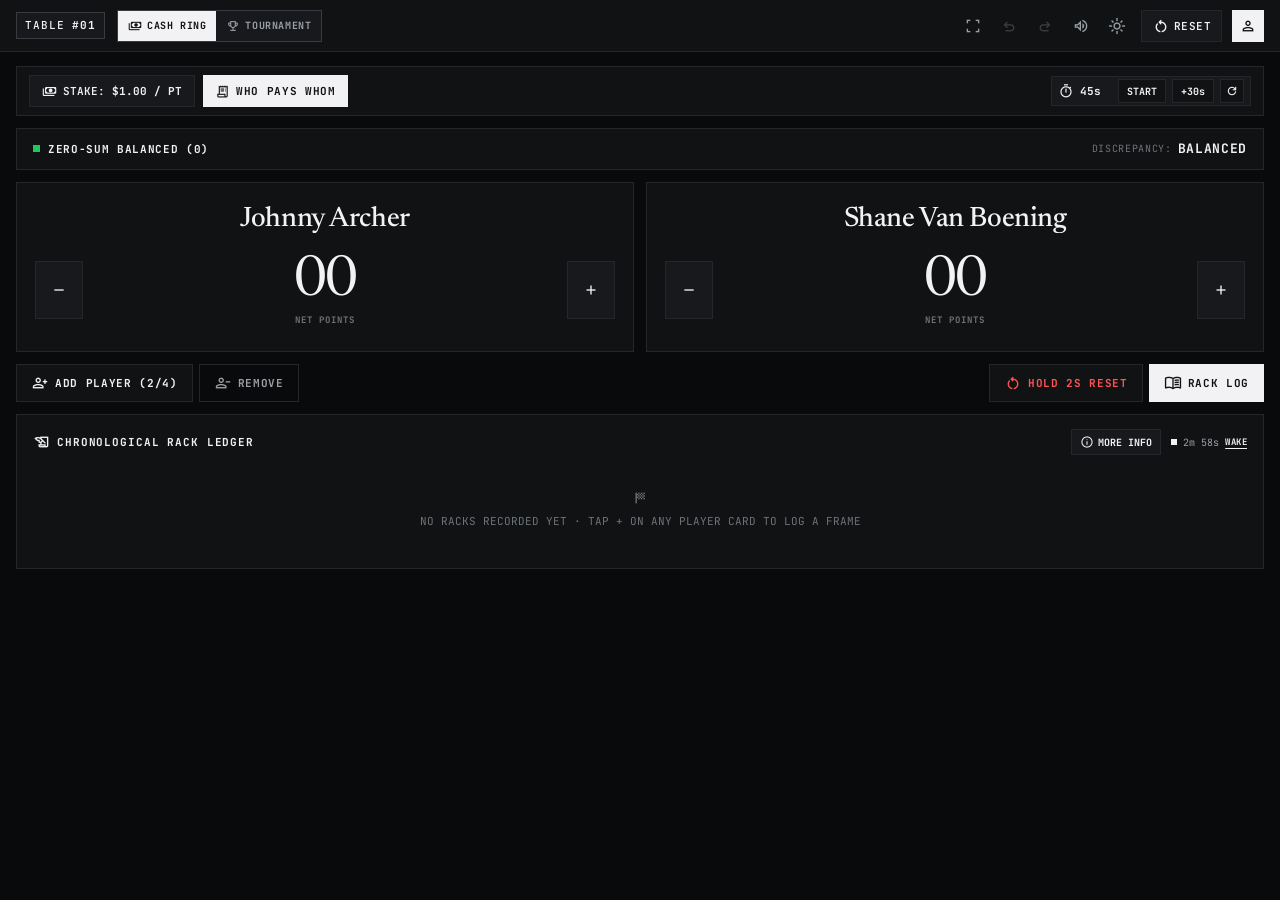
==== commit dcb8ee85: "Implement 1s hold-and-drag point scrubber (1-12 pts), ultra-clean cards without breaker/footer clutt" ====
--- a/pool-scoreboard/index.html
+++ b/pool-scoreboard/index.html
@@ -178,7 +178,7 @@
           </button>
         </div>
 
-        <!-- Optional Compact Shot Clock in Cash Mode -->
+        <!-- Compact Shot Clock in Cash Mode -->
         <div class="cash-compact-clock">
           <span class="material-symbols-outlined" style="font-size: 16px;">timer</span>
           <span class="compact-clock-digits" id="compactClockDigits">45s</span>
@@ -211,9 +211,9 @@
         <span class="race-target-label" id="tourneyRaceBadge">TARGET: RACE TO 15</span>
       </section>
 
-      <!-- ── 6. Dynamic Player Roster Array (2 to 4 Players) ── -->
+      <!-- ── 6. Dynamic Player Roster Array (Ultra-Clean Cards) ── -->
       <section class="players-array-grid" id="playersArrayContainer">
-        <!-- Rendered dynamically by script.js with mode-specific card layout -->
+        <!-- Rendered dynamically by script.js with Name & Score Controls only -->
       </section>
 
       <!-- ── 7. Tactical Control Actions Row ── -->
@@ -226,10 +226,6 @@
           <button class="tactical-btn outline" id="btnRemovePlayer" type="button">
             <span class="material-symbols-outlined">person_remove</span>
             <span>REMOVE</span>
-          </button>
-          <button class="tactical-btn outline" id="btnSwapBreak" type="button">
-            <span class="material-symbols-outlined">swap_horiz</span>
-            <span>SWAP SEAT / BREAK</span>
           </button>
         </div>
 
@@ -242,24 +238,32 @@
             <div class="hold-progress-bar" id="holdResetProgressBar"></div>
           </div>
 
-          <button class="tactical-btn inverted tournament-only" id="btnToggleRackLog" type="button">
+          <button class="tactical-btn inverted" id="btnToggleRackLog" type="button">
             <span class="material-symbols-outlined">menu_book</span>
             <span>RACK LOG</span>
           </button>
         </div>
       </section>
 
-      <!-- ── 8. TOURNAMENT-ONLY: Chronological Rack History Drawer ── -->
-      <section class="rack-log-drawer tournament-only" id="rackLogDrawer">
+      <!-- ── 8. Universal Chronological Rack History Drawer (With Extended Info Toggle) ── -->
+      <section class="rack-log-drawer" id="rackLogDrawer">
         <div class="drawer-header">
           <div class="drawer-title">
             <span class="material-symbols-outlined">history_edu</span>
-            <span>CHRONOLOGICAL RACK LEDGER &amp; AUDIT</span>
-          </div>
-          <div class="drawer-status">
-            <span class="focus-pulse-dot"></span>
-            <span id="blurCountdownDisplay">ACTIVE FOCUS · 3m 00s</span>
-            <button class="btn-wake-focus" id="btnWakeFocus" type="button">WAKE FOCUS</button>
+            <span>CHRONOLOGICAL RACK LEDGER</span>
+          </div>
+
+          <div class="drawer-controls">
+            <button class="btn-more-info" id="btnToggleExtendedHistory" type="button">
+              <span class="material-symbols-outlined" style="font-size: 14px;">info</span>
+              <span id="moreInfoBtnText">MORE INFO</span>
+            </button>
+
+            <div class="drawer-status">
+              <span class="focus-pulse-dot"></span>
+              <span id="blurCountdownDisplay">3m 00s</span>
+              <button class="btn-wake-focus" id="btnWakeFocus" type="button">WAKE</button>
+            </div>
           </div>
         </div>
 
@@ -273,6 +277,22 @@
 
     </main>
 
+  </div>
+
+  <!-- ══════════ FLOATING HOLD-AND-DRAG SCRUBBER HUD ══════════ -->
+  <div class="scrubber-hud-overlay" id="scrubberHudOverlay">
+    <div class="scrubber-card" id="scrubberCard">
+      <div class="scrubber-label" id="scrubberLabel">HOLD &amp; DRAG TO ADJUST</div>
+      <div class="scrubber-val" id="scrubberVal">+1</div>
+      <div class="scrubber-scale" id="scrubberScale">
+        <span class="scrub-tick">1</span>
+        <span class="scrub-tick">3</span>
+        <span class="scrub-tick">6</span>
+        <span class="scrub-tick">9</span>
+        <span class="scrub-tick">12</span>
+      </div>
+      <div class="scrubber-hint">Drag up/down · Release to apply (max 12 pts)</div>
+    </div>
   </div>
 
   <!-- ══════════ CASH SETTLEMENTS & CONFIG MODAL ══════════ -->
@@ -403,7 +423,8 @@
           <span class="meta-tag">DUAL-MODE ARCHITECTURE</span>
           <ul>
             <li><strong>💰 Cash Ring Game Mode:</strong> Zero-sum betting logic where scores balance to 0, negative points permitted, live discrepancy tracker, subtle hotcell highlight.</li>
-            <li><strong>🏆 Tournament Mode:</strong> WPA official race-to-X frames (0 to Target Race), 30s/45s/60s shot clock, inning stats, and chronological audit log.</li>
+            <li><strong>🏆 Tournament Mode:</strong> WPA official race-to-X frames (0 to Target Race), 30s/45s/60s shot clock, and chronological audit log.</li>
+            <li><strong>Hold &amp; Drag Gesture:</strong> Hold + / − for 1s and drag up/down to adjust 1–12 points instantly.</li>
             <li><strong>Keep Screen Awake:</strong> Automatically active via Screen Wake Lock API.</li>
           </ul>
         </div>
--- a/pool-scoreboard/css/style.css
+++ b/pool-scoreboard/css/style.css
@@ -2,6 +2,7 @@
    CHAMPIONSHIP POOL SCOREBOARD · DUAL-MODE PROTOCOL
    Mode 1: Cash Ring Game (Zero-Sum Betting & Pairwise Settlements)
    Mode 2: Tournament Frame (WPA Broadcast Race-to-X & Shot Clock)
+   Includes 1s Hold & Drag Gesture Scrubber HUD (1 to 12 Points)
    ═══════════════════════════════════════════════════════════════════════════ */
 
 :root {
@@ -842,7 +843,7 @@
   color: var(--text-primary);
 }
 
-/* ── 6. Dynamic Player Roster Array ── */
+/* ── 6. Ultra-Clean Dynamic Player Roster Array ── */
 .players-array-grid {
   display: grid;
   grid-template-columns: 1fr;
@@ -861,14 +862,14 @@
   }
 }
 
-/* Player Card Component */
+/* Player Card Component (Ultra-Clean Focus on Name & Score) */
 .player-championship-card {
   background: var(--bg-surface);
   border: 1px solid var(--border-hairline);
-  padding: 16px;
-  display: flex;
-  flex-direction: column;
-  gap: 12px;
+  padding: 20px 18px;
+  display: flex;
+  flex-direction: column;
+  gap: 14px;
   position: relative;
   overflow: hidden;
   box-sizing: border-box;
@@ -894,81 +895,38 @@
   box-shadow: 0 0 16px rgba(0, 0, 0, 0.05);
 }
 
-.card-top-breaker-row {
-  display: flex;
-  align-items: center;
-  justify-content: space-between;
-}
-
-.breaker-status-pill {
-  font-family: var(--font-mono);
-  font-size: 10px;
-  font-weight: 700;
-  letter-spacing: 0.08em;
-  padding: 3px 8px;
-  display: inline-flex;
-  align-items: center;
-  gap: 6px;
-  cursor: pointer;
-}
-
-.breaker-status-pill.active {
-  background: var(--text-primary);
-  color: var(--bg-surface);
-}
-
-.breaker-status-pill.waiting {
-  background: var(--bg-inset);
-  color: var(--text-secondary);
-  border: 1px solid var(--border-hairline);
-}
-
-.player-seat-badge {
-  font-family: var(--font-mono);
-  font-size: 10px;
-  font-weight: 700;
-  letter-spacing: 0.08em;
-  color: var(--text-muted);
-}
-
 /* Player Name */
 .player-name-field {
   font-family: var(--font-serif);
-  font-size: 26px;
+  font-size: 28px;
   font-weight: 500;
   color: var(--text-primary);
   letter-spacing: -0.015em;
   padding: 2px 0;
   border-bottom: 1px solid transparent;
   width: 100%;
+  text-align: center;
 }
 
 .player-name-field:focus {
   border-bottom-color: var(--text-primary);
 }
 
-.player-sub-meta {
-  font-family: var(--font-mono);
-  font-size: 10px;
-  color: var(--text-muted);
-  letter-spacing: 0.04em;
-}
-
 /* Score Row: Flex with safe min-width and auto-clamping digits */
 .card-score-row {
   display: flex;
   align-items: center;
   justify-content: space-between;
-  gap: 6px;
+  gap: 8px;
   width: 100%;
-  padding: 6px 0;
+  padding: 4px 0;
   box-sizing: border-box;
 }
 
 .btn-score-touch {
-  flex: 0 0 46px;
-  width: 46px;
-  height: 56px;
+  flex: 0 0 48px;
+  width: 48px;
+  height: 58px;
   background: var(--bg-inset);
   border: 1px solid var(--border-hairline);
   color: var(--text-primary);
@@ -979,13 +937,15 @@
   align-items: center;
   justify-content: center;
   transition: all 80ms;
+  touch-action: none; /* Allows smooth hold-and-drag gesture */
 }
 
 .btn-score-touch:hover {
   background: var(--bg-elevated);
 }
 
-.btn-score-touch:active {
+.btn-score-touch:active,
+.btn-score-touch.scrubbing {
   background: var(--text-primary);
   color: var(--bg-surface);
   transform: scale(0.96);
@@ -1004,7 +964,7 @@
 
 .score-hero-digits {
   font-family: var(--font-serif);
-  font-size: clamp(38px, 4.2vw, 64px);
+  font-size: clamp(40px, 4.4vw, 68px);
   font-weight: 400;
   line-height: 1;
   letter-spacing: -0.03em;
@@ -1030,40 +990,6 @@
 
 @keyframes scorePopAnim {
   50% { transform: scale(1.12); }
-}
-
-/* Card Telemetry Footer */
-.card-telemetry-footer {
-  display: flex;
-  align-items: center;
-  justify-content: space-between;
-  padding-top: 8px;
-  border-top: 1px solid var(--border-hairline);
-}
-
-.stat-label-tiny {
-  font-family: var(--font-mono);
-  font-size: 9px;
-  font-weight: 700;
-  letter-spacing: 0.08em;
-  color: var(--text-muted);
-}
-
-.stat-val-bold {
-  font-family: var(--font-serif);
-  font-size: 18px;
-  font-weight: 600;
-  letter-spacing: -0.01em;
-}
-
-.stat-val-bold.win { color: var(--text-primary); }
-.stat-val-bold.loss { color: var(--text-secondary); }
-
-.stat-val-pct {
-  font-family: var(--font-mono);
-  font-size: 11px;
-  font-weight: 700;
-  color: var(--text-primary);
 }
 
 /* ── 7. Tactical Control Actions Row ── */
@@ -1147,7 +1073,7 @@
   transition: width 40ms linear;
 }
 
-/* ── 8. Tournament Rack History Drawer ── */
+/* ── 8. Universal Chronological Rack History Drawer ── */
 .rack-log-drawer {
   background: var(--bg-surface);
   border: 1px solid var(--border-hairline);
@@ -1183,10 +1109,41 @@
   letter-spacing: 0.08em;
 }
 
+.drawer-controls {
+  display: flex;
+  align-items: center;
+  gap: 10px;
+}
+
+.btn-more-info {
+  height: 26px;
+  padding: 0 8px;
+  display: flex;
+  align-items: center;
+  gap: 4px;
+  background: var(--bg-inset);
+  border: 1px solid var(--border-hairline);
+  color: var(--text-primary);
+  font-family: var(--font-mono);
+  font-size: 10px;
+  font-weight: 700;
+  cursor: pointer;
+  transition: all 100ms;
+}
+
+.btn-more-info:hover {
+  background: var(--bg-elevated);
+}
+
+.btn-more-info.active {
+  background: var(--text-primary);
+  color: var(--bg-surface);
+}
+
 .drawer-status {
   display: flex;
   align-items: center;
-  gap: 8px;
+  gap: 6px;
   font-family: var(--font-mono);
   font-size: 10px;
   color: var(--text-secondary);
@@ -1215,7 +1172,7 @@
   display: flex;
   flex-direction: column;
   gap: 4px;
-  max-height: 200px;
+  max-height: 220px;
   overflow-y: auto;
 }
 
@@ -1231,15 +1188,21 @@
 }
 
 .log-entry-row {
+  display: flex;
+  flex-direction: column;
+  gap: 4px;
+  padding: 8px 10px;
+  background: var(--bg-inset);
+  border: 1px solid var(--border-hairline);
+  font-family: var(--font-mono);
+  font-size: 11px;
+}
+
+.log-entry-main {
   display: grid;
   grid-template-columns: 50px 1fr auto auto;
   align-items: center;
   gap: 8px;
-  padding: 8px 10px;
-  background: var(--bg-inset);
-  border: 1px solid var(--border-hairline);
-  font-family: var(--font-mono);
-  font-size: 11px;
 }
 
 .log-rack-num {
@@ -1261,6 +1224,96 @@
 .log-timestamp {
   color: var(--text-muted);
   font-size: 10px;
+}
+
+/* Extended History Info */
+.log-extended-info {
+  display: none;
+  padding-top: 6px;
+  margin-top: 4px;
+  border-top: 1px dashed var(--border-hairline);
+  font-size: 10px;
+  color: var(--text-secondary);
+  justify-content: space-between;
+}
+
+.rack-log-drawer.show-extended .log-extended-info {
+  display: flex;
+}
+
+/* ══════════ FLOATING HOLD-AND-DRAG SCRUBBER HUD ══════════ */
+.scrubber-hud-overlay {
+  position: fixed;
+  inset: 0;
+  z-index: 3000;
+  background: rgba(0, 0, 0, 0.45);
+  backdrop-filter: blur(2px);
+  display: none;
+  align-items: center;
+  justify-content: center;
+  user-select: none;
+  touch-action: none;
+}
+
+.scrubber-hud-overlay.active {
+  display: flex;
+}
+
+.scrubber-card {
+  background: var(--bg-surface);
+  border: 2px solid var(--border-bold);
+  padding: 24px 28px;
+  min-width: 250px;
+  display: flex;
+  flex-direction: column;
+  align-items: center;
+  gap: 12px;
+  box-shadow: 0 16px 40px rgba(0, 0, 0, 0.6);
+  animation: scrubPop 120ms ease-out;
+}
+
+@keyframes scrubPop {
+  from { transform: scale(0.9); opacity: 0; }
+  to { transform: scale(1); opacity: 1; }
+}
+
+.scrubber-label {
+  font-family: var(--font-mono);
+  font-size: 10px;
+  font-weight: 700;
+  letter-spacing: 0.1em;
+  color: var(--text-muted);
+}
+
+.scrubber-val {
+  font-family: var(--font-serif);
+  font-size: 72px;
+  font-weight: 700;
+  line-height: 1;
+  color: var(--text-primary);
+  letter-spacing: -0.04em;
+}
+
+.scrubber-scale {
+  display: flex;
+  justify-content: space-between;
+  width: 100%;
+  padding: 6px 4px 2px 4px;
+  border-top: 1px solid var(--border-hairline);
+  font-family: var(--font-mono);
+  font-size: 10px;
+  color: var(--text-secondary);
+}
+
+.scrub-tick {
+  font-weight: 600;
+}
+
+.scrubber-hint {
+  font-family: var(--font-mono);
+  font-size: 9px;
+  color: var(--text-muted);
+  text-align: center;
 }
 
 /* ══════════ MODALS ══════════ */
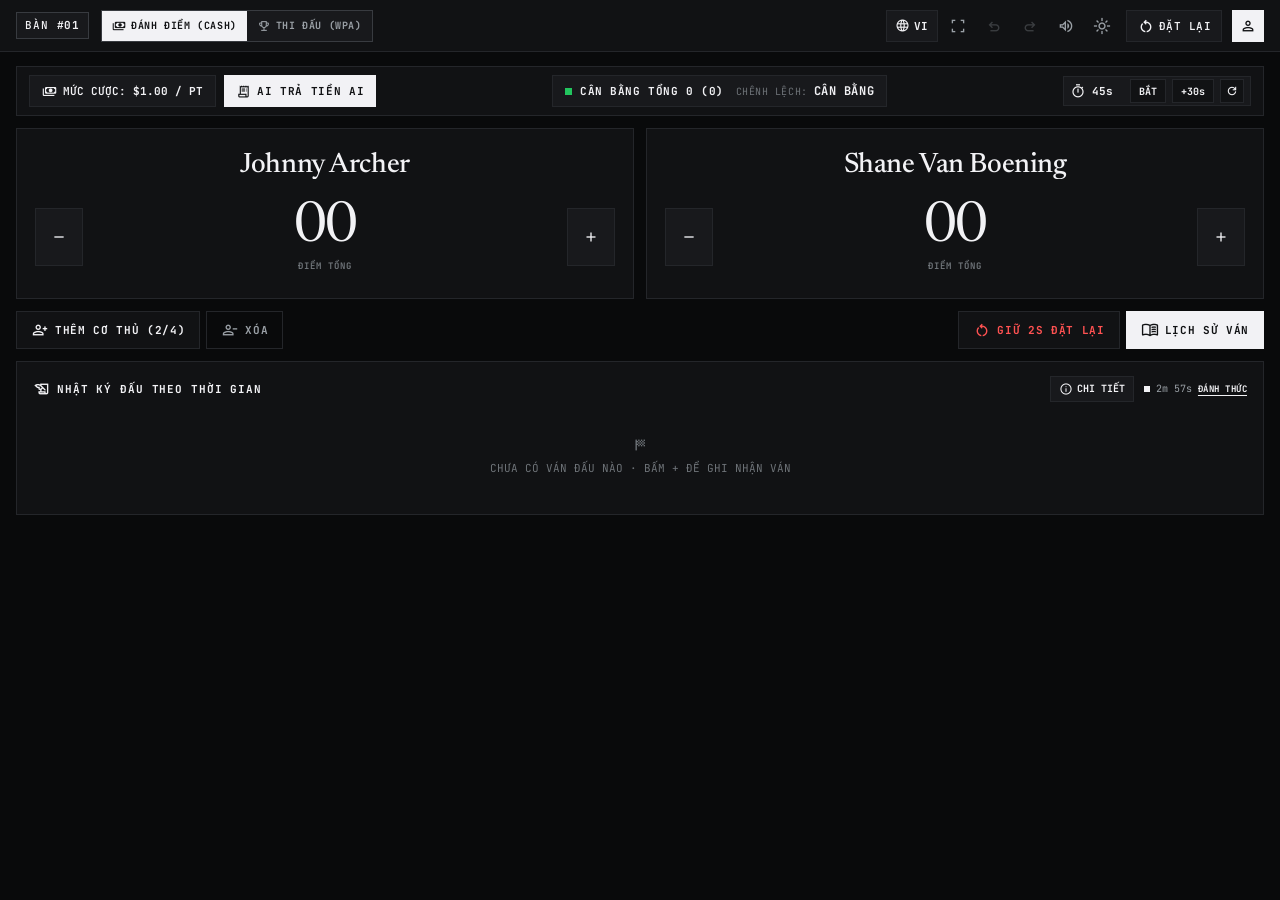
==== commit 1f6e5831: "feat: separate dual-mode memory, upper balance bar, full history log, 0.7s direct drag, VI/EN toggle" ====
--- a/pool-scoreboard/index.html
+++ b/pool-scoreboard/index.html
@@ -21,22 +21,27 @@
     <!-- ── 1. Top Masthead Navigation ── -->
     <header class="masthead">
       <div class="masthead-left">
-        <span class="table-badge">TABLE <strong id="tableIdText">#01</strong></span>
+        <span class="table-badge"><span id="lblTablePrefix">TABLE</span> <strong id="tableIdText">#01</strong></span>
         
         <!-- DUAL-MODE TOGGLE SWITCH -->
         <div class="mode-toggle-group">
           <button class="mode-switch-btn active" id="btnModeCash" type="button" title="Switch to Cash Ring Game (Zero-Sum Betting)">
             <span class="material-symbols-outlined">payments</span>
-            <span>CASH RING</span>
+            <span id="lblModeCash">CASH RING</span>
           </button>
           <button class="mode-switch-btn" id="btnModeTournament" type="button" title="Switch to WPA Tournament Frame (Race-to-X & Shot Clock)">
             <span class="material-symbols-outlined">emoji_events</span>
-            <span>TOURNAMENT</span>
+            <span id="lblModeTourney">TOURNAMENT</span>
           </button>
         </div>
       </div>
 
       <div class="masthead-right">
+        <!-- Language Switcher (VI / EN) -->
+        <button class="lang-toggle-btn" id="btnLang" type="button" title="Switch Language / Đổi ngôn ngữ (VI / EN)">
+          <span class="material-symbols-outlined" style="font-size: 15px;">language</span>
+          <span id="langDisplayText">EN</span>
+        </button>
         <button class="icon-tool" id="btnFullscreen" type="button" title="Toggle Fullscreen">
           <span class="material-symbols-outlined" id="fullscreenIcon">fullscreen</span>
         </button>
@@ -54,7 +59,7 @@
         </button>
         <button class="text-tool-btn" id="btnResetQuick" type="button" title="Quick Reset">
           <span class="material-symbols-outlined">restart_alt</span>
-          <span>RESET</span>
+          <span id="lblResetQuick">RESET</span>
         </button>
         <button class="user-avatar-btn" id="btnInfo" type="button" title="Author & System Specifications">
           <span class="material-symbols-outlined">person</span>
@@ -88,7 +93,7 @@
           <div class="card-head">
             <div class="card-title">
               <span class="material-symbols-outlined icon-accent">timer</span>
-              <span class="card-title-text">SHOT CLOCK PRECISION READOUT</span>
+              <span class="card-title-text" id="lblShotClockTitle">SHOT CLOCK PRECISION READOUT</span>
             </div>
             <div class="mode-chips">
               <button class="clock-mode-btn" data-sec="30" type="button">30S</button>
@@ -100,7 +105,7 @@
           <div class="clock-hero-row">
             <div class="clock-digits-wrap">
               <span class="clock-digits-hero" id="clockHeroDigits">45</span>
-              <span class="clock-digits-sub">SEC REMAINING</span>
+              <span class="clock-digits-sub" id="lblClockSecRem">SEC REMAINING</span>
             </div>
             <div class="clock-status-meta">
               <span class="status-chip" id="clockStatusChip">STANDBY</span>
@@ -119,7 +124,7 @@
             </button>
             <button class="btn-clock-sec" id="btnClockExt" type="button">
               <span class="material-symbols-outlined">history</span>
-              <span>+30S EXT</span>
+              <span id="lblClockExtBtn">+30S EXT</span>
             </button>
             <button class="btn-clock-icon" id="btnClockReset" type="button" title="Reset Shot Clock">
               <span class="material-symbols-outlined">refresh</span>
@@ -132,50 +137,62 @@
           <div class="card-head">
             <div class="card-title">
               <span class="material-symbols-outlined icon-accent">payments</span>
-              <span class="card-title-text">STAKES LEDGER &amp; PROTOCOL</span>
+              <span class="card-title-text" id="lblStakesProtocolTitle">STAKES LEDGER &amp; PROTOCOL</span>
             </div>
             <span class="header-badge" id="racePillTag">RACE 15</span>
           </div>
 
           <div class="stakes-metrics-triad">
             <div class="stake-metric-box" id="boxPerRack" title="Click to adjust stake rate">
-              <span class="metric-label">PER RACK VALUE</span>
+              <span class="metric-label" id="lblPerRackVal">PER RACK VALUE</span>
               <span class="metric-val" id="metricPerRackVal">$1.00 <small>/ PT</small></span>
             </div>
             <div class="stake-metric-box" id="boxCurrentPot">
-              <span class="metric-label">CURRENT POT</span>
+              <span class="metric-label" id="lblCurrentPot">CURRENT POT</span>
               <span class="metric-val" id="metricCurrentPotVal">$0.00</span>
             </div>
             <div class="stake-metric-box" id="boxTargetFrame" title="Click to change target race">
-              <span class="metric-label">TARGET FRAME</span>
+              <span class="metric-label" id="lblTargetFrame">TARGET FRAME</span>
               <span class="metric-val" id="metricTargetRace">RACE 15</span>
             </div>
           </div>
 
           <div class="stakes-shortcuts-row">
             <div class="shortcuts-legend">
-              <span class="label-dim">SHORTCUTS:</span>
+              <span class="label-dim" id="lblShortcuts">SHORTCUTS:</span>
               <code>Space: Clock</code>
               <code>Q/W: P1 ±</code>
               <code>O/P: P2 ±</code>
             </div>
-            <span class="shortcut-hint">Tap box to edit</span>
+            <span class="shortcut-hint" id="lblShortcutHint">Tap box to edit</span>
           </div>
         </article>
 
       </section>
 
-      <!-- ── 3B. CASH-ONLY: Compact Money & Compact Clock Bar ── -->
+      <!-- ── 3B. CASH-ONLY: Unified Cash Telemetry & Zero-Sum Balance Card ── -->
       <section class="cash-telemetry-bar cash-only">
         <div class="cash-telemetry-left">
           <button class="cash-rate-chip" id="btnCashRateChip" type="button" title="Configure stake rate">
             <span class="material-symbols-outlined" style="font-size: 15px;">payments</span>
-            <span>STAKE: <strong id="cashStakeLabel">$1.00 / PT</strong></span>
+            <span><span id="lblStakePrefix">STAKE:</span> <strong id="cashStakeLabel">$1.00 / PT</strong></span>
           </button>
           <button class="cash-payout-btn" id="btnOpenSettlements" type="button" title="Open Cash Settlement Transfers">
             <span class="material-symbols-outlined" style="font-size: 15px;">receipt_long</span>
-            <span>WHO PAYS WHOM</span>
-          </button>
+            <span id="lblWhoPaysWhom">WHO PAYS WHOM</span>
+          </button>
+        </div>
+
+        <!-- Integrated Zero-Sum Balance Status Bar -->
+        <div class="cash-balance-inline" id="balanceStatusBar">
+          <div class="balance-left">
+            <span class="balance-dot" id="balanceDot"></span>
+            <span class="balance-title" id="balanceStatusText">ZERO-SUM BALANCED (0)</span>
+          </div>
+          <div class="balance-right">
+            <span class="balance-tag" id="lblDiscrepancyTag">DISCREPANCY:</span>
+            <span class="balance-number" id="totalSum">BALANCED</span>
+          </div>
         </div>
 
         <!-- Compact Shot Clock in Cash Mode -->
@@ -190,23 +207,11 @@
         </div>
       </section>
 
-      <!-- ── 4. CASH-ONLY: Mathematically Bulletproof Zero-Sum Balance Bar ── -->
-      <section class="match-balance-bar cash-only" id="balanceStatusBar">
-        <div class="balance-left">
-          <span class="balance-dot" id="balanceDot"></span>
-          <span class="balance-title" id="balanceStatusText">ZERO-SUM BALANCED (0)</span>
-        </div>
-        <div class="balance-right">
-          <span class="balance-tag">DISCREPANCY:</span>
-          <span class="balance-number" id="totalSum">BALANCED</span>
-        </div>
-      </section>
-
       <!-- ── 5. TOURNAMENT-ONLY: Race Header ── -->
       <section class="tournament-race-header tournament-only">
         <div class="race-header-title">
           <span class="material-symbols-outlined">sports_score</span>
-          <span>CHAMPIONSHIP SCORE ARRAY</span>
+          <span id="lblTourneyArrayTitle">CHAMPIONSHIP SCORE ARRAY</span>
         </div>
         <span class="race-target-label" id="tourneyRaceBadge">TARGET: RACE TO 15</span>
       </section>
@@ -221,11 +226,11 @@
         <div class="tactical-left">
           <button class="tactical-btn" id="btnAddPlayer" type="button">
             <span class="material-symbols-outlined">person_add</span>
-            <span>ADD PLAYER (<span id="playerCountVal">2</span>/4)</span>
+            <span id="lblAddPlayerBtn">ADD PLAYER (<span id="playerCountVal">2</span>/4)</span>
           </button>
           <button class="tactical-btn outline" id="btnRemovePlayer" type="button">
             <span class="material-symbols-outlined">person_remove</span>
-            <span>REMOVE</span>
+            <span id="lblRemovePlayerBtn">REMOVE</span>
           </button>
         </div>
 
@@ -240,7 +245,7 @@
 
           <button class="tactical-btn inverted" id="btnToggleRackLog" type="button">
             <span class="material-symbols-outlined">menu_book</span>
-            <span>RACK LOG</span>
+            <span id="lblRackLogBtn">RACK LOG</span>
           </button>
         </div>
       </section>
@@ -250,7 +255,7 @@
         <div class="drawer-header">
           <div class="drawer-title">
             <span class="material-symbols-outlined">history_edu</span>
-            <span>CHRONOLOGICAL RACK LEDGER</span>
+            <span id="lblChronDrawerTitle">CHRONOLOGICAL RACK LEDGER</span>
           </div>
 
           <div class="drawer-controls">
@@ -270,29 +275,13 @@
         <div class="rack-log-scroll" id="rackLogScrollList">
           <div class="empty-log-state" id="emptyLogState">
             <span class="material-symbols-outlined">sports_score</span>
-            <p>NO RACKS RECORDED YET · TAP + ON ANY PLAYER CARD TO LOG A FRAME</p>
+            <p id="lblEmptyLog">NO RACKS RECORDED YET · TAP + ON ANY PLAYER CARD TO LOG A FRAME</p>
           </div>
         </div>
       </section>
 
     </main>
 
-  </div>
-
-  <!-- ══════════ FLOATING HOLD-AND-DRAG SCRUBBER HUD ══════════ -->
-  <div class="scrubber-hud-overlay" id="scrubberHudOverlay">
-    <div class="scrubber-card" id="scrubberCard">
-      <div class="scrubber-label" id="scrubberLabel">HOLD &amp; DRAG TO ADJUST</div>
-      <div class="scrubber-val" id="scrubberVal">+1</div>
-      <div class="scrubber-scale" id="scrubberScale">
-        <span class="scrub-tick">1</span>
-        <span class="scrub-tick">3</span>
-        <span class="scrub-tick">6</span>
-        <span class="scrub-tick">9</span>
-        <span class="scrub-tick">12</span>
-      </div>
-      <div class="scrubber-hint">Drag up/down · Release to apply (max 12 pts)</div>
-    </div>
   </div>
 
   <!-- ══════════ CASH SETTLEMENTS & CONFIG MODAL ══════════ -->
@@ -310,7 +299,7 @@
 
       <div class="modal-body">
         <div class="config-section">
-          <label class="config-label" for="stakeInputRate">RATE PER POINT / RACK ($)</label>
+          <label class="config-label" for="stakeInputRate" id="lblRatePerPoint">RATE PER POINT / RACK ($)</label>
           <div class="stepper-row">
             <button class="btn-step" id="btnStakeStepMinus" type="button">−$0.50</button>
             <div class="input-rate-box">
@@ -330,7 +319,7 @@
         </div>
 
         <div class="config-section tournament-only">
-          <label class="config-label" for="raceInputTarget">TARGET MATCH RACE (FIRST TO X)</label>
+          <label class="config-label" for="raceInputTarget" id="lblTargetMatchRace">TARGET MATCH RACE (FIRST TO X)</label>
           <div class="stepper-row">
             <button class="btn-step" id="btnRaceMinus" type="button">−1</button>
             <div class="input-rate-box">
@@ -349,7 +338,7 @@
         </div>
 
         <div class="settlement-breakdown-box">
-          <div class="breakdown-header">WHO PAYS WHOM (DIRECT CASH TRANSFERS)</div>
+          <div class="breakdown-header" id="lblBreakdownHeader">WHO PAYS WHOM (DIRECT CASH TRANSFERS)</div>
           <div class="settlement-roster-list" id="modalSettlementRoster"></div>
           <div class="transfers-ledger-list" id="modalTransfersLedger"></div>
         </div>
@@ -367,7 +356,7 @@
       <div class="modal-head">
         <div class="modal-title-row">
           <span class="material-symbols-outlined">info</span>
-          <h2>SYSTEM SPECIFICATIONS &amp; AUTHOR</h2>
+          <h2 id="lblInfoModalTitle">SYSTEM SPECIFICATIONS &amp; AUTHOR</h2>
         </div>
         <button class="btn-modal-close" id="btnCloseInfoModal" type="button">
           <span class="material-symbols-outlined">close</span>
@@ -378,7 +367,7 @@
         <div class="author-banner">
           <div class="author-avatar"><span class="material-symbols-outlined">sports_bar</span></div>
           <div class="author-info">
-            <span class="meta-tag">ARCHITECT &amp; LEAD DEVELOPER</span>
+            <span class="meta-tag" id="lblArchitectTag">ARCHITECT &amp; LEAD DEVELOPER</span>
             <h3 class="author-name">Phạm Nam Hào</h3>
             <span class="author-handle">@Brdnwtocode</span>
           </div>
@@ -420,11 +409,11 @@
         </div>
 
         <div class="system-specs-summary">
-          <span class="meta-tag">DUAL-MODE ARCHITECTURE</span>
-          <ul>
+          <span class="meta-tag" id="lblSpecsSummaryTag">DUAL-MODE ARCHITECTURE</span>
+          <ul id="lblSpecsList">
             <li><strong>💰 Cash Ring Game Mode:</strong> Zero-sum betting logic where scores balance to 0, negative points permitted, live discrepancy tracker, subtle hotcell highlight.</li>
             <li><strong>🏆 Tournament Mode:</strong> WPA official race-to-X frames (0 to Target Race), 30s/45s/60s shot clock, and chronological audit log.</li>
-            <li><strong>Hold &amp; Drag Gesture:</strong> Hold + / − for 1s and drag up/down to adjust 1–12 points instantly.</li>
+            <li><strong>Hold &amp; Drag Gesture:</strong> Hold + / − for 0.7s and drag up/down to adjust 1–12 points instantly with direct card digits update.</li>
             <li><strong>Keep Screen Awake:</strong> Automatically active via Screen Wake Lock API.</li>
           </ul>
         </div>
--- a/pool-scoreboard/css/style.css
+++ b/pool-scoreboard/css/style.css
@@ -215,6 +215,28 @@
 .icon-tool:disabled {
   opacity: 0.3;
   pointer-events: none;
+}
+
+.lang-toggle-btn {
+  height: 32px;
+  padding: 0 8px;
+  display: flex;
+  align-items: center;
+  gap: 4px;
+  border: 1px solid var(--border-hairline);
+  background: var(--bg-inset);
+  color: var(--text-primary);
+  font-family: var(--font-mono);
+  font-size: 11px;
+  font-weight: 700;
+  letter-spacing: 0.06em;
+  cursor: pointer;
+  transition: all 120ms;
+}
+
+.lang-toggle-btn:hover {
+  background: var(--bg-elevated);
+  border-color: var(--border-medium);
 }
 
 .text-tool-btn {
@@ -658,13 +680,13 @@
   letter-spacing: 0.04em;
 }
 
-/* ── 3B. CASH MODE: Compact Telemetry Bar ── */
+/* ── 3B. CASH MODE: Unified Telemetry & Zero-Sum Balance Card ── */
 .cash-telemetry-bar {
   display: flex;
   align-items: center;
   justify-content: space-between;
   flex-wrap: wrap;
-  gap: 8px;
+  gap: 10px;
   padding: 8px 12px;
   background: var(--bg-surface);
   border: 1px solid var(--border-hairline);
@@ -757,24 +779,25 @@
   justify-content: center;
 }
 
-/* ── 4. CASH MODE: Bulletproof Zero-Sum Balance Bar ── */
-.match-balance-bar {
+/* Integrated Zero-Sum Balance Readout inside Upper Card */
+.cash-balance-inline {
   display: flex;
   align-items: center;
   justify-content: space-between;
-  padding: 10px 16px;
-  background: var(--bg-surface);
-  border: 1px solid var(--border-hairline);
-  font-family: var(--font-mono);
-  font-size: 11px;
-  letter-spacing: 0.06em;
+  gap: 12px;
+  padding: 6px 12px;
+  background: var(--bg-inset);
+  border: 1px solid var(--border-hairline);
+  font-family: var(--font-mono);
+  font-size: 11px;
+  letter-spacing: 0.05em;
   transition: all 140ms ease;
   box-sizing: border-box;
 }
 
-.match-balance-bar.unbalanced {
+.cash-balance-inline.unbalanced {
   border-color: var(--border-bold);
-  background: var(--bg-inset);
+  background: var(--bg-canvas);
 }
 
 .balance-left {
@@ -788,6 +811,7 @@
   height: 7px;
   background: var(--accent-green);
   display: inline-block;
+  flex-shrink: 0;
 }
 
 .balance-dot.alert {
@@ -798,12 +822,14 @@
 .balance-title {
   font-weight: 700;
   color: var(--text-primary);
+  white-space: nowrap;
 }
 
 .balance-right {
   display: flex;
   align-items: center;
   gap: 6px;
+  white-space: nowrap;
 }
 
 .balance-tag {
@@ -813,8 +839,15 @@
 
 .balance-number {
   font-weight: 700;
-  font-size: 13px;
-  color: var(--text-primary);
+  font-size: 12px;
+  color: var(--text-primary);
+}
+
+@media(max-width: 780px) {
+  .cash-balance-inline {
+    width: 100%;
+    order: 3;
+  }
 }
 
 /* ── 5. Tournament Race Header ── */
@@ -1241,79 +1274,20 @@
   display: flex;
 }
 
-/* ══════════ FLOATING HOLD-AND-DRAG SCRUBBER HUD ══════════ */
-.scrubber-hud-overlay {
-  position: fixed;
-  inset: 0;
-  z-index: 3000;
-  background: rgba(0, 0, 0, 0.45);
-  backdrop-filter: blur(2px);
-  display: none;
-  align-items: center;
-  justify-content: center;
-  user-select: none;
-  touch-action: none;
-}
-
-.scrubber-hud-overlay.active {
-  display: flex;
-}
-
-.scrubber-card {
-  background: var(--bg-surface);
-  border: 2px solid var(--border-bold);
-  padding: 24px 28px;
-  min-width: 250px;
-  display: flex;
-  flex-direction: column;
-  align-items: center;
-  gap: 12px;
-  box-shadow: 0 16px 40px rgba(0, 0, 0, 0.6);
-  animation: scrubPop 120ms ease-out;
-}
-
-@keyframes scrubPop {
-  from { transform: scale(0.9); opacity: 0; }
-  to { transform: scale(1); opacity: 1; }
-}
-
-.scrubber-label {
-  font-family: var(--font-mono);
-  font-size: 10px;
-  font-weight: 700;
-  letter-spacing: 0.1em;
-  color: var(--text-muted);
-}
-
-.scrubber-val {
-  font-family: var(--font-serif);
-  font-size: 72px;
-  font-weight: 700;
-  line-height: 1;
-  color: var(--text-primary);
-  letter-spacing: -0.04em;
-}
-
-.scrubber-scale {
-  display: flex;
-  justify-content: space-between;
-  width: 100%;
-  padding: 6px 4px 2px 4px;
-  border-top: 1px solid var(--border-hairline);
-  font-family: var(--font-mono);
-  font-size: 10px;
-  color: var(--text-secondary);
-}
-
-.scrub-tick {
-  font-weight: 600;
-}
-
-.scrubber-hint {
-  font-family: var(--font-mono);
-  font-size: 9px;
-  color: var(--text-muted);
-  text-align: center;
+/* ── Direct Hold & Drag In-Place Feedback ── */
+.score-hero-digits.scrubbing-live {
+  color: var(--accent-amber) !important;
+  transform: scale(1.08);
+  transition: transform 50ms ease;
+  text-shadow: 0 0 12px rgba(245, 158, 11, 0.35);
+}
+
+.log-point-delta.inc {
+  color: var(--text-primary);
+}
+
+.log-point-delta.dec {
+  color: var(--accent-red);
 }
 
 /* ══════════ MODALS ══════════ */
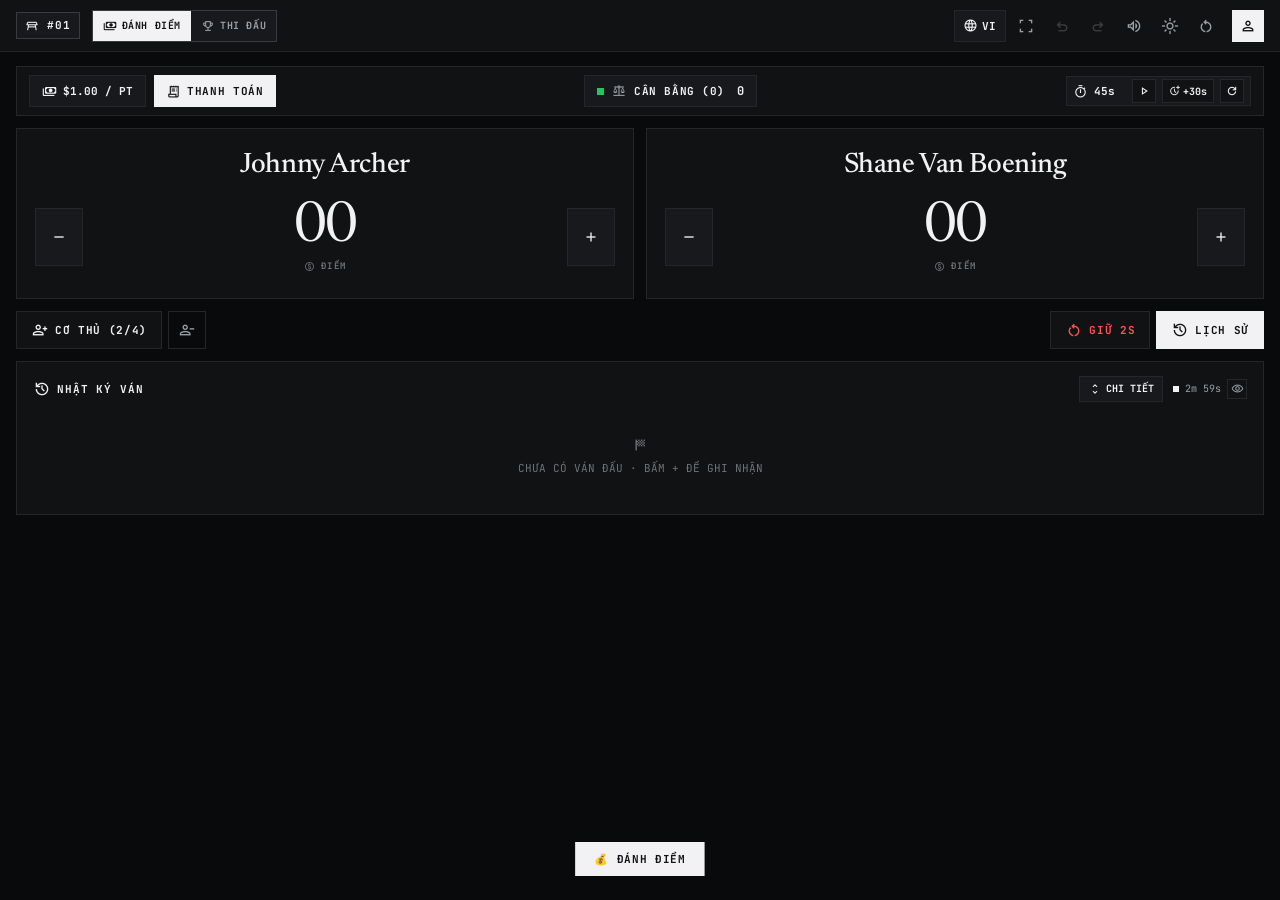
==== commit d9f258bf: "feat: strip unnecessary text and replace with Material Symbols icons across all views" ====
--- a/pool-scoreboard/index.html
+++ b/pool-scoreboard/index.html
@@ -21,17 +21,17 @@
     <!-- ── 1. Top Masthead Navigation ── -->
     <header class="masthead">
       <div class="masthead-left">
-        <span class="table-badge"><span id="lblTablePrefix">TABLE</span> <strong id="tableIdText">#01</strong></span>
+        <span class="table-badge"><span class="material-symbols-outlined" style="font-size: 14px; vertical-align: middle;">table_restaurant</span> <strong id="tableIdText">#01</strong></span>
         
         <!-- DUAL-MODE TOGGLE SWITCH -->
         <div class="mode-toggle-group">
-          <button class="mode-switch-btn active" id="btnModeCash" type="button" title="Switch to Cash Ring Game (Zero-Sum Betting)">
+          <button class="mode-switch-btn active" id="btnModeCash" type="button" title="Cash Ring Game (Zero-Sum Betting)">
             <span class="material-symbols-outlined">payments</span>
-            <span id="lblModeCash">CASH RING</span>
-          </button>
-          <button class="mode-switch-btn" id="btnModeTournament" type="button" title="Switch to WPA Tournament Frame (Race-to-X & Shot Clock)">
+            <span id="lblModeCash">CASH</span>
+          </button>
+          <button class="mode-switch-btn" id="btnModeTournament" type="button" title="WPA Tournament Frame (Race-to-X &amp; Shot Clock)">
             <span class="material-symbols-outlined">emoji_events</span>
-            <span id="lblModeTourney">TOURNAMENT</span>
+            <span id="lblModeTourney">TOURNEY</span>
           </button>
         </div>
       </div>
@@ -51,17 +51,16 @@
         <button class="icon-tool" id="btnRedo" type="button" title="Redo Score" disabled>
           <span class="material-symbols-outlined">redo</span>
         </button>
-        <button class="icon-tool" id="btnSound" type="button" title="Toggle Ball Strike Sound & Haptics">
+        <button class="icon-tool" id="btnSound" type="button" title="Toggle Ball Strike Sound &amp; Haptics">
           <span class="material-symbols-outlined" id="soundIcon">volume_up</span>
         </button>
         <button class="icon-tool" id="btnTheme" type="button" title="Toggle Dark / Light Theme">
           <span class="material-symbols-outlined" id="themeIcon">contrast</span>
         </button>
-        <button class="text-tool-btn" id="btnResetQuick" type="button" title="Quick Reset">
+        <button class="icon-tool" id="btnResetQuick" type="button" title="Quick Reset (Clear Scores) / Đặt lại">
           <span class="material-symbols-outlined">restart_alt</span>
-          <span id="lblResetQuick">RESET</span>
-        </button>
-        <button class="user-avatar-btn" id="btnInfo" type="button" title="Author & System Specifications">
+        </button>
+        <button class="user-avatar-btn" id="btnInfo" type="button" title="About &amp; System Specifications">
           <span class="material-symbols-outlined">person</span>
         </button>
       </div>
@@ -71,13 +70,13 @@
     <aside class="hud-ticker-band tournament-only" id="hudTickerBand">
       <div class="hud-ticker-inner">
         <div class="hud-ticker-left">
-          <span class="hud-pill"><span class="hud-dot"></span> HUD ACTIVE</span>
-          <span class="hud-title" id="hudMatchTitle">TABLE #01 · 9-BALL CHAMPIONSHIP FRAME</span>
+          <span class="hud-pill"><span class="hud-dot"></span> LIVE</span>
+          <span class="hud-title" id="hudMatchTitle">TABLE #01 · 9-BALL CHAMPIONSHIP</span>
         </div>
         <div class="hud-ticker-right">
-          <span class="hud-stat" id="hudLeadStat">LEAD: <strong>EVEN</strong></span>
+          <span class="hud-stat" id="hudLeadStat"><span class="material-symbols-outlined" style="font-size: 13px; vertical-align: middle;">leaderboard</span> <strong>EVEN</strong></span>
           <span class="hud-divider">|</span>
-          <span class="hud-stat" id="hudDeltaStat">DELTA: <strong>$0.00 NET (BALANCED)</strong></span>
+          <span class="hud-stat" id="hudDeltaStat"><span class="material-symbols-outlined" style="font-size: 13px; vertical-align: middle;">monetization_on</span> <strong>$0.00</strong></span>
         </div>
       </div>
     </aside>
@@ -93,7 +92,7 @@
           <div class="card-head">
             <div class="card-title">
               <span class="material-symbols-outlined icon-accent">timer</span>
-              <span class="card-title-text" id="lblShotClockTitle">SHOT CLOCK PRECISION READOUT</span>
+              <span class="card-title-text" id="lblShotClockTitle">SHOT CLOCK</span>
             </div>
             <div class="mode-chips">
               <button class="clock-mode-btn" data-sec="30" type="button">30S</button>
@@ -105,11 +104,11 @@
           <div class="clock-hero-row">
             <div class="clock-digits-wrap">
               <span class="clock-digits-hero" id="clockHeroDigits">45</span>
-              <span class="clock-digits-sub" id="lblClockSecRem">SEC REMAINING</span>
+              <span class="clock-digits-sub" id="lblClockSecRem">SEC</span>
             </div>
             <div class="clock-status-meta">
               <span class="status-chip" id="clockStatusChip">STANDBY</span>
-              <span class="extension-label" id="clockExtLabel">EXTENSIONS: 1 / 1 LEFT</span>
+              <span class="extension-label" id="clockExtLabel"><span class="material-symbols-outlined" style="font-size: 12px; vertical-align: middle;">history</span> <span id="clockExtText">1/1 EXT</span></span>
             </div>
           </div>
 
@@ -120,11 +119,11 @@
           <div class="clock-controls-bar">
             <button class="btn-clock-main" id="btnClockStart" type="button">
               <span class="material-symbols-outlined" id="clockBtnIcon">play_arrow</span>
-              <span id="clockBtnText">START CLOCK</span>
+              <span id="clockBtnText">START</span>
             </button>
             <button class="btn-clock-sec" id="btnClockExt" type="button">
-              <span class="material-symbols-outlined">history</span>
-              <span id="lblClockExtBtn">+30S EXT</span>
+              <span class="material-symbols-outlined">more_time</span>
+              <span id="lblClockExtBtn">+30S</span>
             </button>
             <button class="btn-clock-icon" id="btnClockReset" type="button" title="Reset Shot Clock">
               <span class="material-symbols-outlined">refresh</span>
@@ -137,34 +136,34 @@
           <div class="card-head">
             <div class="card-title">
               <span class="material-symbols-outlined icon-accent">payments</span>
-              <span class="card-title-text" id="lblStakesProtocolTitle">STAKES LEDGER &amp; PROTOCOL</span>
+              <span class="card-title-text" id="lblStakesProtocolTitle">STAKES &amp; RACE</span>
             </div>
             <span class="header-badge" id="racePillTag">RACE 15</span>
           </div>
 
           <div class="stakes-metrics-triad">
             <div class="stake-metric-box" id="boxPerRack" title="Click to adjust stake rate">
-              <span class="metric-label" id="lblPerRackVal">PER RACK VALUE</span>
+              <span class="metric-label" id="lblPerRackVal"><span class="material-symbols-outlined" style="font-size: 11px; vertical-align: middle;">sell</span> PER RACK</span>
               <span class="metric-val" id="metricPerRackVal">$1.00 <small>/ PT</small></span>
             </div>
             <div class="stake-metric-box" id="boxCurrentPot">
-              <span class="metric-label" id="lblCurrentPot">CURRENT POT</span>
+              <span class="metric-label" id="lblCurrentPot"><span class="material-symbols-outlined" style="font-size: 11px; vertical-align: middle;">savings</span> POT</span>
               <span class="metric-val" id="metricCurrentPotVal">$0.00</span>
             </div>
             <div class="stake-metric-box" id="boxTargetFrame" title="Click to change target race">
-              <span class="metric-label" id="lblTargetFrame">TARGET FRAME</span>
+              <span class="metric-label" id="lblTargetFrame"><span class="material-symbols-outlined" style="font-size: 11px; vertical-align: middle;">flag</span> RACE</span>
               <span class="metric-val" id="metricTargetRace">RACE 15</span>
             </div>
           </div>
 
           <div class="stakes-shortcuts-row">
             <div class="shortcuts-legend">
-              <span class="label-dim" id="lblShortcuts">SHORTCUTS:</span>
-              <code>Space: Clock</code>
-              <code>Q/W: P1 ±</code>
-              <code>O/P: P2 ±</code>
-            </div>
-            <span class="shortcut-hint" id="lblShortcutHint">Tap box to edit</span>
+              <span class="material-symbols-outlined" style="font-size: 13px; color: var(--text-muted);">keyboard</span>
+              <code>Space</code>
+              <code>Q/W: P1</code>
+              <code>O/P: P2</code>
+            </div>
+            <span class="shortcut-hint" id="lblShortcutHint"><span class="material-symbols-outlined" style="font-size: 12px; vertical-align: middle;">touch_app</span> Tap to edit</span>
           </div>
         </article>
 
@@ -175,11 +174,11 @@
         <div class="cash-telemetry-left">
           <button class="cash-rate-chip" id="btnCashRateChip" type="button" title="Configure stake rate">
             <span class="material-symbols-outlined" style="font-size: 15px;">payments</span>
-            <span><span id="lblStakePrefix">STAKE:</span> <strong id="cashStakeLabel">$1.00 / PT</strong></span>
+            <strong id="cashStakeLabel">$1.00 / PT</strong>
           </button>
           <button class="cash-payout-btn" id="btnOpenSettlements" type="button" title="Open Cash Settlement Transfers">
             <span class="material-symbols-outlined" style="font-size: 15px;">receipt_long</span>
-            <span id="lblWhoPaysWhom">WHO PAYS WHOM</span>
+            <span id="lblWhoPaysWhom">SETTLEMENTS</span>
           </button>
         </div>
 
@@ -187,20 +186,25 @@
         <div class="cash-balance-inline" id="balanceStatusBar">
           <div class="balance-left">
             <span class="balance-dot" id="balanceDot"></span>
-            <span class="balance-title" id="balanceStatusText">ZERO-SUM BALANCED (0)</span>
+            <span class="material-symbols-outlined" style="font-size: 14px; color: var(--text-secondary);">balance</span>
+            <span class="balance-title" id="balanceStatusText">ZERO-SUM (0)</span>
           </div>
           <div class="balance-right">
-            <span class="balance-tag" id="lblDiscrepancyTag">DISCREPANCY:</span>
-            <span class="balance-number" id="totalSum">BALANCED</span>
+            <span class="balance-number" id="totalSum">0</span>
           </div>
         </div>
 
         <!-- Compact Shot Clock in Cash Mode -->
         <div class="cash-compact-clock">
-          <span class="material-symbols-outlined" style="font-size: 16px;">timer</span>
+          <span class="material-symbols-outlined" style="font-size: 15px;">timer</span>
           <span class="compact-clock-digits" id="compactClockDigits">45s</span>
-          <button class="compact-clock-btn" id="btnCompactClockToggle" type="button">START</button>
-          <button class="compact-clock-btn" id="btnCompactClockExt" type="button">+30s</button>
+          <button class="compact-clock-btn icon-only" id="btnCompactClockToggle" type="button" title="Start / Pause Clock">
+            <span class="material-symbols-outlined" id="compactClockIcon" style="font-size: 14px;">play_arrow</span>
+          </button>
+          <button class="compact-clock-btn" id="btnCompactClockExt" type="button" title="+30s Extension">
+            <span class="material-symbols-outlined" style="font-size: 12px;">more_time</span>
+            <span>+30s</span>
+          </button>
           <button class="compact-clock-btn icon-only" id="btnCompactClockReset" type="button" title="Reset Clock">
             <span class="material-symbols-outlined" style="font-size: 14px;">refresh</span>
           </button>
@@ -210,10 +214,10 @@
       <!-- ── 5. TOURNAMENT-ONLY: Race Header ── -->
       <section class="tournament-race-header tournament-only">
         <div class="race-header-title">
-          <span class="material-symbols-outlined">sports_score</span>
-          <span id="lblTourneyArrayTitle">CHAMPIONSHIP SCORE ARRAY</span>
-        </div>
-        <span class="race-target-label" id="tourneyRaceBadge">TARGET: RACE TO 15</span>
+          <span class="material-symbols-outlined">emoji_events</span>
+          <span id="lblTourneyArrayTitle">FRAME SCORE</span>
+        </div>
+        <span class="race-target-label" id="tourneyRaceBadge"><span class="material-symbols-outlined" style="font-size: 13px; vertical-align: middle;">flag</span> RACE 15</span>
       </section>
 
       <!-- ── 6. Dynamic Player Roster Array (Ultra-Clean Cards) ── -->
@@ -226,26 +230,25 @@
         <div class="tactical-left">
           <button class="tactical-btn" id="btnAddPlayer" type="button">
             <span class="material-symbols-outlined">person_add</span>
-            <span id="lblAddPlayerBtn">ADD PLAYER (<span id="playerCountVal">2</span>/4)</span>
-          </button>
-          <button class="tactical-btn outline" id="btnRemovePlayer" type="button">
+            <span id="lblAddPlayerBtn">PLAYER (<span id="playerCountVal">2</span>/4)</span>
+          </button>
+          <button class="tactical-btn outline icon-only" id="btnRemovePlayer" type="button" title="Remove Player / Xóa cơ thủ">
             <span class="material-symbols-outlined">person_remove</span>
-            <span id="lblRemovePlayerBtn">REMOVE</span>
           </button>
         </div>
 
         <div class="tactical-right">
           <div class="hold-reset-container">
-            <button class="tactical-btn danger" id="btnHoldReset" type="button">
+            <button class="tactical-btn danger" id="btnHoldReset" type="button" title="Hold 2 seconds to reset match scores">
               <span class="material-symbols-outlined">restart_alt</span>
-              <span id="holdResetLabel">HOLD 2S RESET</span>
+              <span id="holdResetLabel">HOLD 2S</span>
             </button>
             <div class="hold-progress-bar" id="holdResetProgressBar"></div>
           </div>
 
           <button class="tactical-btn inverted" id="btnToggleRackLog" type="button">
-            <span class="material-symbols-outlined">menu_book</span>
-            <span id="lblRackLogBtn">RACK LOG</span>
+            <span class="material-symbols-outlined">history</span>
+            <span id="lblRackLogBtn">LOG</span>
           </button>
         </div>
       </section>
@@ -254,20 +257,22 @@
       <section class="rack-log-drawer" id="rackLogDrawer">
         <div class="drawer-header">
           <div class="drawer-title">
-            <span class="material-symbols-outlined">history_edu</span>
-            <span id="lblChronDrawerTitle">CHRONOLOGICAL RACK LEDGER</span>
+            <span class="material-symbols-outlined">history</span>
+            <span id="lblChronDrawerTitle">RACK LOG</span>
           </div>
 
           <div class="drawer-controls">
             <button class="btn-more-info" id="btnToggleExtendedHistory" type="button">
-              <span class="material-symbols-outlined" style="font-size: 14px;">info</span>
-              <span id="moreInfoBtnText">MORE INFO</span>
+              <span class="material-symbols-outlined" id="moreInfoIcon" style="font-size: 14px;">unfold_more</span>
+              <span id="moreInfoBtnText">DETAILS</span>
             </button>
 
             <div class="drawer-status">
               <span class="focus-pulse-dot"></span>
               <span id="blurCountdownDisplay">3m 00s</span>
-              <button class="btn-wake-focus" id="btnWakeFocus" type="button">WAKE</button>
+              <button class="btn-wake-focus" id="btnWakeFocus" type="button" title="Wake View / Mở khóa">
+                <span class="material-symbols-outlined" style="font-size: 13px;">visibility</span>
+              </button>
             </div>
           </div>
         </div>
@@ -275,7 +280,7 @@
         <div class="rack-log-scroll" id="rackLogScrollList">
           <div class="empty-log-state" id="emptyLogState">
             <span class="material-symbols-outlined">sports_score</span>
-            <p id="lblEmptyLog">NO RACKS RECORDED YET · TAP + ON ANY PLAYER CARD TO LOG A FRAME</p>
+            <p id="lblEmptyLog">NO RACKS RECORDED · TAP + TO LOG</p>
           </div>
         </div>
       </section>
@@ -290,7 +295,7 @@
       <div class="modal-head">
         <div class="modal-title-row">
           <span class="material-symbols-outlined">payments</span>
-          <h2 id="modalTitleText">STAKES &amp; CASH SETTLEMENTS</h2>
+          <h2 id="modalTitleText">STAKES &amp; SETTLEMENTS</h2>
         </div>
         <button class="btn-modal-close" id="btnCloseStakesModal" type="button">
           <span class="material-symbols-outlined">close</span>
@@ -299,14 +304,18 @@
 
       <div class="modal-body">
         <div class="config-section">
-          <label class="config-label" for="stakeInputRate" id="lblRatePerPoint">RATE PER POINT / RACK ($)</label>
+          <label class="config-label" for="stakeInputRate" id="lblRatePerPoint"><span class="material-symbols-outlined" style="font-size: 13px; vertical-align: middle;">payments</span> RATE PER POINT</label>
           <div class="stepper-row">
-            <button class="btn-step" id="btnStakeStepMinus" type="button">−$0.50</button>
+            <button class="btn-step" id="btnStakeStepMinus" type="button">
+              <span class="material-symbols-outlined" style="font-size: 15px;">remove</span> 0.50
+            </button>
             <div class="input-rate-box">
               <span class="curr-symbol">$</span>
               <input type="number" id="stakeInputRate" step="0.25" min="0" value="1.00">
             </div>
-            <button class="btn-step" id="btnStakeStepPlus" type="button">+$0.50</button>
+            <button class="btn-step" id="btnStakeStepPlus" type="button">
+              <span class="material-symbols-outlined" style="font-size: 15px;">add</span> 0.50
+            </button>
           </div>
 
           <div class="chip-preset-row">
@@ -319,14 +328,18 @@
         </div>
 
         <div class="config-section tournament-only">
-          <label class="config-label" for="raceInputTarget" id="lblTargetMatchRace">TARGET MATCH RACE (FIRST TO X)</label>
+          <label class="config-label" for="raceInputTarget" id="lblTargetMatchRace"><span class="material-symbols-outlined" style="font-size: 13px; vertical-align: middle;">flag</span> TARGET RACE</label>
           <div class="stepper-row">
-            <button class="btn-step" id="btnRaceMinus" type="button">−1</button>
+            <button class="btn-step" id="btnRaceMinus" type="button">
+              <span class="material-symbols-outlined" style="font-size: 15px;">remove</span> 1
+            </button>
             <div class="input-rate-box">
               <span class="curr-symbol">RACE</span>
               <input type="number" id="raceInputTarget" step="1" min="1" max="99" value="15">
             </div>
-            <button class="btn-step" id="btnRacePlus" type="button">+1</button>
+            <button class="btn-step" id="btnRacePlus" type="button">
+              <span class="material-symbols-outlined" style="font-size: 15px;">add</span> 1
+            </button>
           </div>
           <div class="chip-preset-row">
             <button class="preset-chip race-chip" data-r="7" type="button">RACE 7</button>
@@ -338,14 +351,17 @@
         </div>
 
         <div class="settlement-breakdown-box">
-          <div class="breakdown-header" id="lblBreakdownHeader">WHO PAYS WHOM (DIRECT CASH TRANSFERS)</div>
+          <div class="breakdown-header" id="lblBreakdownHeader"><span class="material-symbols-outlined" style="font-size: 14px; vertical-align: middle;">sync_alt</span> <span>DIRECT TRANSFERS</span></div>
           <div class="settlement-roster-list" id="modalSettlementRoster"></div>
           <div class="transfers-ledger-list" id="modalTransfersLedger"></div>
         </div>
       </div>
 
       <div class="modal-foot">
-        <button class="btn-modal-action" id="btnSaveStakes" type="button">APPLY &amp; SAVE</button>
+        <button class="btn-modal-action" id="btnSaveStakes" type="button">
+          <span class="material-symbols-outlined" style="font-size: 16px; vertical-align: middle;">check</span>
+          <span id="lblSaveBtnText">APPLY</span>
+        </button>
       </div>
     </div>
   </div>
@@ -356,7 +372,7 @@
       <div class="modal-head">
         <div class="modal-title-row">
           <span class="material-symbols-outlined">info</span>
-          <h2 id="lblInfoModalTitle">SYSTEM SPECIFICATIONS &amp; AUTHOR</h2>
+          <h2 id="lblInfoModalTitle">ABOUT &amp; SYSTEM</h2>
         </div>
         <button class="btn-modal-close" id="btnCloseInfoModal" type="button">
           <span class="material-symbols-outlined">close</span>
@@ -420,7 +436,10 @@
       </div>
 
       <div class="modal-foot">
-        <button class="btn-modal-action" id="btnDismissInfo" type="button">CLOSE</button>
+        <button class="btn-modal-action" id="btnDismissInfo" type="button">
+          <span class="material-symbols-outlined" style="font-size: 16px; vertical-align: middle;">close</span>
+          <span id="lblDismissBtnText">CLOSE</span>
+        </button>
       </div>
     </div>
   </div>
--- a/pool-scoreboard/css/style.css
+++ b/pool-scoreboard/css/style.css
@@ -757,7 +757,7 @@
 
 .compact-clock-btn {
   height: 24px;
-  padding: 0 8px;
+  padding: 0 6px;
   background: var(--bg-surface);
   border: 1px solid var(--border-hairline);
   color: var(--text-primary);
@@ -765,6 +765,10 @@
   font-size: 10px;
   font-weight: 700;
   cursor: pointer;
+  display: inline-flex;
+  align-items: center;
+  justify-content: center;
+  gap: 2px;
 }
 
 .compact-clock-btn:hover {
@@ -1071,6 +1075,15 @@
 .tactical-btn.outline {
   background: transparent;
   color: var(--text-secondary);
+}
+
+.tactical-btn.icon-only {
+  width: 38px;
+  padding: 0;
+  display: flex;
+  align-items: center;
+  justify-content: center;
+  flex-shrink: 0;
 }
 
 .tactical-btn.inverted {
@@ -1191,14 +1204,21 @@
 }
 
 .btn-wake-focus {
-  font-family: var(--font-mono);
-  font-size: 9px;
-  font-weight: 700;
-  color: var(--text-primary);
-  text-decoration: underline;
-  text-underline-offset: 3px;
-  cursor: pointer;
-  letter-spacing: 0.05em;
+  display: inline-flex;
+  align-items: center;
+  justify-content: center;
+  width: 20px;
+  height: 20px;
+  background: var(--bg-surface);
+  border: 1px solid var(--border-hairline);
+  color: var(--text-secondary);
+  cursor: pointer;
+  transition: all 100ms;
+}
+
+.btn-wake-focus:hover {
+  background: var(--bg-elevated);
+  color: var(--text-primary);
 }
 
 .rack-log-scroll {
@@ -1388,7 +1408,7 @@
 
 .btn-step {
   height: 42px;
-  padding: 0 14px;
+  padding: 0 12px;
   background: var(--bg-inset);
   border: 1px solid var(--border-hairline);
   color: var(--text-primary);
@@ -1396,6 +1416,10 @@
   font-size: 12px;
   font-weight: 700;
   cursor: pointer;
+  display: flex;
+  align-items: center;
+  justify-content: center;
+  gap: 4px;
 }
 
 .btn-step:hover {
@@ -1517,6 +1541,10 @@
   font-weight: 700;
   letter-spacing: 0.08em;
   cursor: pointer;
+  display: flex;
+  align-items: center;
+  justify-content: center;
+  gap: 6px;
 }
 
 .btn-modal-action:hover {
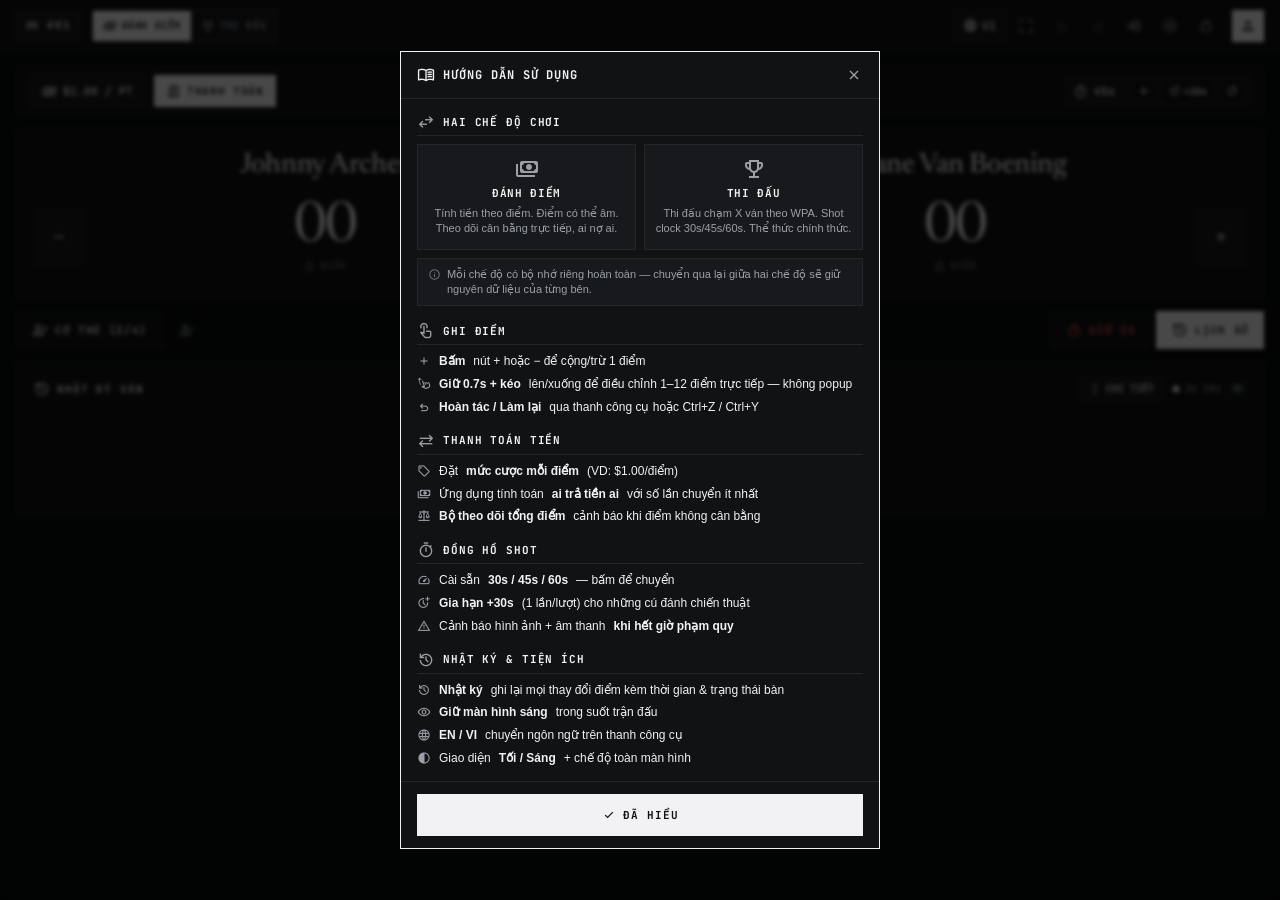
==== commit 0ef39d77: "feat: add bilingual onboarding guide and how-to-use tutorial modal" ====
--- a/pool-scoreboard/index.html
+++ b/pool-scoreboard/index.html
@@ -424,6 +424,12 @@
           </a>
         </div>
 
+        <button class="btn-open-guide" id="btnOpenGuideFromInfo" type="button">
+          <span class="material-symbols-outlined">menu_book</span>
+          <span id="lblOpenGuide">HOW TO USE THIS APP</span>
+          <span class="material-symbols-outlined icon-ext">arrow_forward</span>
+        </button>
+
         <div class="system-specs-summary">
           <span class="meta-tag" id="lblSpecsSummaryTag">DUAL-MODE ARCHITECTURE</span>
           <ul id="lblSpecsList">
@@ -444,6 +450,109 @@
     </div>
   </div>
 
+  <!-- ══════════ ONBOARDING / USER GUIDE MODAL ══════════ -->
+  <div class="modal-backdrop" id="tutorialModal">
+    <div class="modal-window tutorial-window">
+      <div class="modal-head">
+        <div class="modal-title-row">
+          <span class="material-symbols-outlined">menu_book</span>
+          <h2 id="lblTutorialTitle">USER GUIDE</h2>
+        </div>
+        <button class="btn-modal-close" id="btnCloseTutorial" type="button">
+          <span class="material-symbols-outlined">close</span>
+        </button>
+      </div>
+
+      <div class="modal-body tutorial-body" id="tutorialBody">
+
+        <!-- Feature 1: Dual Modes -->
+        <div class="guide-section">
+          <div class="guide-section-head">
+            <span class="material-symbols-outlined guide-icon">swap_horiz</span>
+            <h3 id="lblGuideMode">TWO GAME MODES</h3>
+          </div>
+          <div class="guide-cards-row">
+            <div class="guide-card">
+              <span class="material-symbols-outlined">payments</span>
+              <strong id="lblGuideCash">CASH</strong>
+              <span class="guide-card-desc" id="lblGuideCashDesc">Zero-sum betting. Scores can go negative. Live balance tracker shows who owes whom.</span>
+            </div>
+            <div class="guide-card">
+              <span class="material-symbols-outlined">emoji_events</span>
+              <strong id="lblGuideTourney">TOURNEY</strong>
+              <span class="guide-card-desc" id="lblGuideTourneyDesc">WPA race-to-X frames. Shot clock with 30s/45s/60s presets. Official match protocol.</span>
+            </div>
+          </div>
+          <p class="guide-hint" id="lblGuideModeTip">
+            <span class="material-symbols-outlined" style="font-size: 13px;">info</span>
+            Each mode has completely separate memory — switching back and forth preserves both trackers independently.
+          </p>
+        </div>
+
+        <!-- Feature 2: Scoring -->
+        <div class="guide-section">
+          <div class="guide-section-head">
+            <span class="material-symbols-outlined guide-icon">touch_app</span>
+            <h3 id="lblGuideScore">SCORING</h3>
+          </div>
+          <ul class="guide-list">
+            <li id="lblGuideTap"><span class="material-symbols-outlined" style="font-size: 14px;">add</span> <strong>Tap</strong> the + or − button for ±1 point</li>
+            <li id="lblGuideDrag"><span class="material-symbols-outlined" style="font-size: 14px;">swipe_up</span> <strong>Hold 0.7s + drag</strong> up/down for 1–12 points instantly — no popup, direct update</li>
+            <li id="lblGuideUndo"><span class="material-symbols-outlined" style="font-size: 14px;">undo</span> <strong>Undo / Redo</strong> via toolbar or Ctrl+Z / Ctrl+Y</li>
+          </ul>
+        </div>
+
+        <!-- Feature 3: Cash Settlements -->
+        <div class="guide-section">
+          <div class="guide-section-head">
+            <span class="material-symbols-outlined guide-icon">sync_alt</span>
+            <h3 id="lblGuideSettle">CASH SETTLEMENTS</h3>
+          </div>
+          <ul class="guide-list">
+            <li id="lblGuideRate"><span class="material-symbols-outlined" style="font-size: 14px;">sell</span> Set your <strong>rate per point</strong> (e.g. $1.00/pt)</li>
+            <li id="lblGuideWho"><span class="material-symbols-outlined" style="font-size: 14px;">payments</span> App calculates <strong>who pays whom</strong> with minimum cash transfers</li>
+            <li id="lblGuideZero"><span class="material-symbols-outlined" style="font-size: 14px;">balance</span> <strong>Zero-sum tracker</strong> highlights discrepancy if scores don't balance</li>
+          </ul>
+        </div>
+
+        <!-- Feature 4: Shot Clock -->
+        <div class="guide-section">
+          <div class="guide-section-head">
+            <span class="material-symbols-outlined guide-icon">timer</span>
+            <h3 id="lblGuideClock">SHOT CLOCK</h3>
+          </div>
+          <ul class="guide-list">
+            <li id="lblGuidePresets"><span class="material-symbols-outlined" style="font-size: 14px;">speed</span> <strong>30s / 45s / 60s</strong> presets — tap to switch</li>
+            <li id="lblGuideExt"><span class="material-symbols-outlined" style="font-size: 14px;">more_time</span> <strong>+30s extension</strong> (1 per turn) for tactical shots</li>
+            <li id="lblGuideFoul"><span class="material-symbols-outlined" style="font-size: 14px;">warning</span> Visual + audio <strong>time foul alert</strong> when clock expires</li>
+          </ul>
+        </div>
+
+        <!-- Feature 5: History & Extras -->
+        <div class="guide-section">
+          <div class="guide-section-head">
+            <span class="material-symbols-outlined guide-icon">history</span>
+            <h3 id="lblGuideExtras">LOG & EXTRAS</h3>
+          </div>
+          <ul class="guide-list">
+            <li id="lblGuideLog"><span class="material-symbols-outlined" style="font-size: 14px;">history</span> <strong>Rack log</strong> records every score change with timestamp & table snapshot</li>
+            <li id="lblGuideWake"><span class="material-symbols-outlined" style="font-size: 14px;">visibility</span> <strong>Screen wake lock</strong> keeps display on during matches</li>
+            <li id="lblGuideLang"><span class="material-symbols-outlined" style="font-size: 14px;">language</span> <strong>EN / VI</strong> language toggle in toolbar</li>
+            <li id="lblGuideTheme"><span class="material-symbols-outlined" style="font-size: 14px;">contrast</span> <strong>Dark / Light</strong> theme + fullscreen mode</li>
+          </ul>
+        </div>
+
+      </div>
+
+      <div class="modal-foot">
+        <button class="btn-modal-action" id="btnDismissTutorial" type="button">
+          <span class="material-symbols-outlined" style="font-size: 16px; vertical-align: middle;">check</span>
+          <span id="lblGotIt">GOT IT</span>
+        </button>
+      </div>
+    </div>
+  </div>
+
   <!-- Toast Notification -->
   <div class="hud-toast" id="hudToast"></div>
 
--- a/pool-scoreboard/css/style.css
+++ b/pool-scoreboard/css/style.css
@@ -1686,3 +1686,155 @@
 @keyframes flashDanger {
   50% { background: var(--accent-red) !important; color: #ffffff !important; }
 }
+
+/* ══════════ TUTORIAL / ONBOARDING MODAL ══════════ */
+.tutorial-window {
+  max-width: 480px;
+}
+
+.tutorial-body {
+  padding: 14px 16px !important;
+  display: flex;
+  flex-direction: column;
+  gap: 16px;
+  overflow-y: auto;
+}
+
+.guide-section {
+  display: flex;
+  flex-direction: column;
+  gap: 8px;
+}
+
+.guide-section-head {
+  display: flex;
+  align-items: center;
+  gap: 8px;
+  padding-bottom: 4px;
+  border-bottom: 1px solid var(--border-hairline);
+}
+
+.guide-section-head h3 {
+  font-family: var(--font-mono);
+  font-size: 11px;
+  font-weight: 700;
+  letter-spacing: 0.08em;
+  color: var(--text-primary);
+}
+
+.guide-icon {
+  font-size: 18px;
+  color: var(--text-secondary);
+}
+
+.guide-cards-row {
+  display: grid;
+  grid-template-columns: 1fr 1fr;
+  gap: 8px;
+}
+
+.guide-card {
+  display: flex;
+  flex-direction: column;
+  align-items: center;
+  gap: 4px;
+  padding: 12px 8px;
+  background: var(--bg-inset);
+  border: 1px solid var(--border-hairline);
+  text-align: center;
+}
+
+.guide-card .material-symbols-outlined {
+  font-size: 24px;
+  color: var(--text-secondary);
+}
+
+.guide-card strong {
+  font-family: var(--font-mono);
+  font-size: 11px;
+  letter-spacing: 0.06em;
+}
+
+.guide-card-desc {
+  font-family: var(--font-sans);
+  font-size: 11px;
+  color: var(--text-secondary);
+  line-height: 1.4;
+}
+
+.guide-hint {
+  display: flex;
+  align-items: flex-start;
+  gap: 6px;
+  padding: 8px 10px;
+  background: var(--bg-inset);
+  border: 1px solid var(--border-hairline);
+  font-family: var(--font-sans);
+  font-size: 11px;
+  color: var(--text-secondary);
+  line-height: 1.4;
+}
+
+.guide-hint .material-symbols-outlined {
+  flex-shrink: 0;
+  margin-top: 1px;
+  color: var(--text-muted);
+}
+
+.guide-list {
+  list-style: none;
+  padding: 0;
+  margin: 0;
+  display: flex;
+  flex-direction: column;
+  gap: 6px;
+}
+
+.guide-list li {
+  display: flex;
+  align-items: flex-start;
+  gap: 8px;
+  font-family: var(--font-sans);
+  font-size: 12px;
+  line-height: 1.4;
+  color: var(--text-primary);
+}
+
+.guide-list li .material-symbols-outlined {
+  flex-shrink: 0;
+  margin-top: 1px;
+  color: var(--text-secondary);
+}
+
+.guide-list li strong {
+  font-weight: 600;
+}
+
+/* "How to Use" button inside info modal */
+.btn-open-guide {
+  display: flex;
+  align-items: center;
+  gap: 10px;
+  width: 100%;
+  padding: 12px 14px;
+  background: var(--bg-inset);
+  border: 1px solid var(--border-hairline);
+  color: var(--text-primary);
+  font-family: var(--font-mono);
+  font-size: 11px;
+  font-weight: 700;
+  letter-spacing: 0.06em;
+  cursor: pointer;
+  transition: all 100ms;
+}
+
+.btn-open-guide:hover {
+  border-color: var(--border-bold);
+  background: var(--bg-elevated);
+}
+
+.btn-open-guide .icon-ext {
+  margin-left: auto;
+  font-size: 16px;
+  color: var(--text-muted);
+}
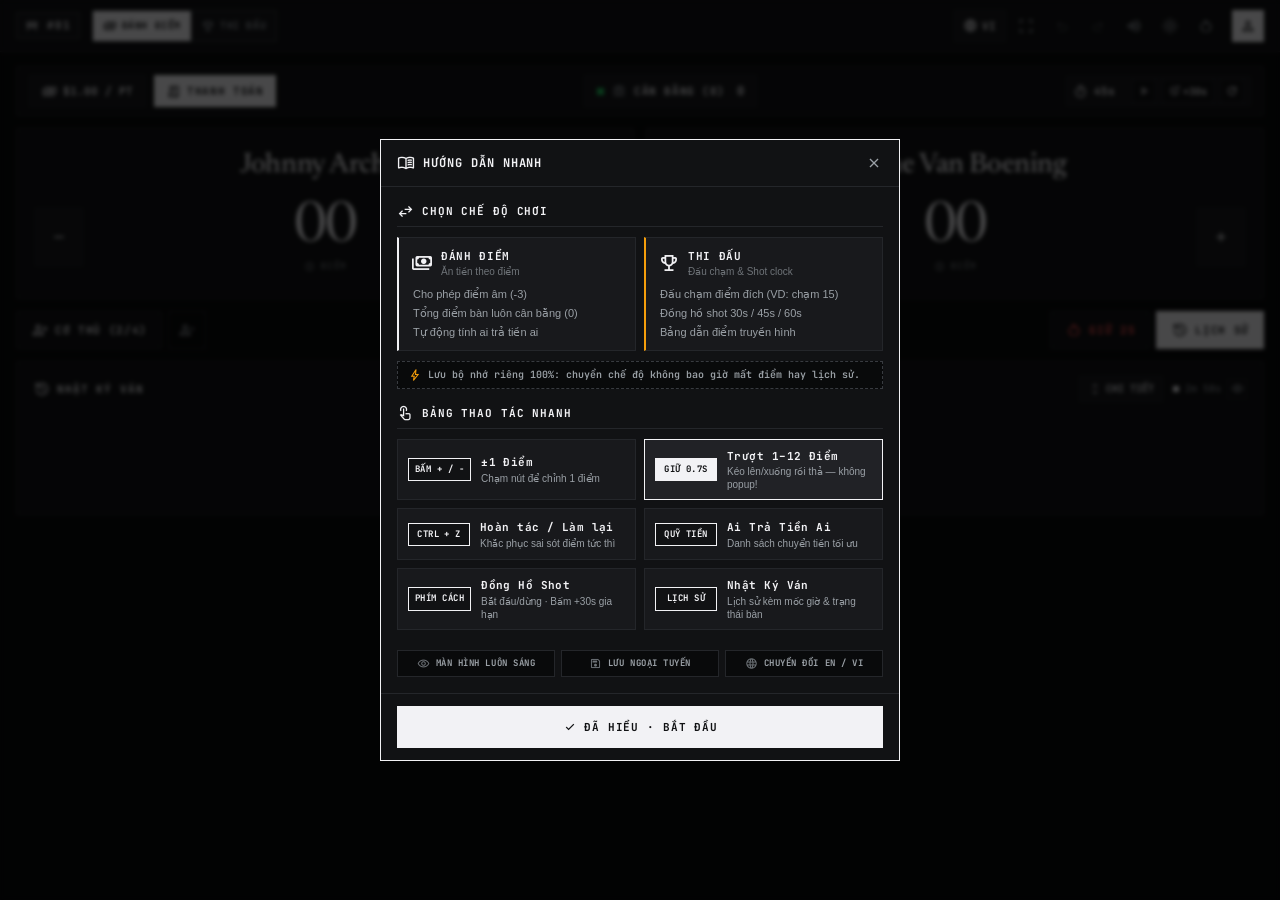
==== commit ff92b7bd: "feat: redesign user guide into a scannable cockpit quick-reference cheat sheet" ====
--- a/pool-scoreboard/index.html
+++ b/pool-scoreboard/index.html
@@ -456,7 +456,7 @@
       <div class="modal-head">
         <div class="modal-title-row">
           <span class="material-symbols-outlined">menu_book</span>
-          <h2 id="lblTutorialTitle">USER GUIDE</h2>
+          <h2 id="lblTutorialTitle">QUICK REFERENCE GUIDE</h2>
         </div>
         <button class="btn-modal-close" id="btnCloseTutorial" type="button">
           <span class="material-symbols-outlined">close</span>
@@ -465,81 +465,131 @@
 
       <div class="modal-body tutorial-body" id="tutorialBody">
 
-        <!-- Feature 1: Dual Modes -->
-        <div class="guide-section">
-          <div class="guide-section-head">
+        <!-- ── Part 1: Game Modes Comparison ── -->
+        <section class="guide-block">
+          <div class="guide-block-head">
             <span class="material-symbols-outlined guide-icon">swap_horiz</span>
-            <h3 id="lblGuideMode">TWO GAME MODES</h3>
-          </div>
-          <div class="guide-cards-row">
-            <div class="guide-card">
-              <span class="material-symbols-outlined">payments</span>
-              <strong id="lblGuideCash">CASH</strong>
-              <span class="guide-card-desc" id="lblGuideCashDesc">Zero-sum betting. Scores can go negative. Live balance tracker shows who owes whom.</span>
-            </div>
-            <div class="guide-card">
-              <span class="material-symbols-outlined">emoji_events</span>
-              <strong id="lblGuideTourney">TOURNEY</strong>
-              <span class="guide-card-desc" id="lblGuideTourneyDesc">WPA race-to-X frames. Shot clock with 30s/45s/60s presets. Official match protocol.</span>
-            </div>
-          </div>
-          <p class="guide-hint" id="lblGuideModeTip">
-            <span class="material-symbols-outlined" style="font-size: 13px;">info</span>
-            Each mode has completely separate memory — switching back and forth preserves both trackers independently.
-          </p>
-        </div>
-
-        <!-- Feature 2: Scoring -->
-        <div class="guide-section">
-          <div class="guide-section-head">
+            <span class="guide-block-title" id="lblGuideModesHeader">CHOOSE YOUR GAME MODE</span>
+          </div>
+
+          <div class="guide-modes-grid">
+            <!-- Mode A: Cash -->
+            <div class="guide-mode-card cash">
+              <div class="mode-card-header">
+                <span class="material-symbols-outlined">payments</span>
+                <div>
+                  <strong class="mode-card-name" id="lblGuideCashTitle">CASH RING</strong>
+                  <span class="mode-card-subtitle" id="lblGuideCashTag">Zero-Sum Betting</span>
+                </div>
+              </div>
+              <ul class="mode-card-bullets">
+                <li id="lblGuideCashB1">Negative scores allowed (-3)</li>
+                <li id="lblGuideCashB2">Table balance sums to 0</li>
+                <li id="lblGuideCashB3">Auto-calculates who owes whom</li>
+              </ul>
+            </div>
+
+            <!-- Mode B: Tournament -->
+            <div class="guide-mode-card tourney">
+              <div class="mode-card-header">
+                <span class="material-symbols-outlined">emoji_events</span>
+                <div>
+                  <strong class="mode-card-name" id="lblGuideTourneyTitle">TOURNAMENT</strong>
+                  <span class="mode-card-subtitle" id="lblGuideTourneyTag">Race-to-X &amp; Clock</span>
+                </div>
+              </div>
+              <ul class="mode-card-bullets">
+                <li id="lblGuideTourneyB1">Race to target frames (e.g. 15)</li>
+                <li id="lblGuideTourneyB2">30s / 45s / 60s shot clock</li>
+                <li id="lblGuideTourneyB3">Live TV broadcast match HUD</li>
+              </ul>
+            </div>
+          </div>
+
+          <div class="guide-memory-note">
+            <span class="material-symbols-outlined" style="font-size: 14px;">bolt</span>
+            <span id="lblGuideModesNote">100% separate memory: switching modes never wipes your scores or history.</span>
+          </div>
+        </section>
+
+        <!-- ── Part 2: Quick Controls Cheat Sheet ── -->
+        <section class="guide-block">
+          <div class="guide-block-head">
             <span class="material-symbols-outlined guide-icon">touch_app</span>
-            <h3 id="lblGuideScore">SCORING</h3>
-          </div>
-          <ul class="guide-list">
-            <li id="lblGuideTap"><span class="material-symbols-outlined" style="font-size: 14px;">add</span> <strong>Tap</strong> the + or − button for ±1 point</li>
-            <li id="lblGuideDrag"><span class="material-symbols-outlined" style="font-size: 14px;">swipe_up</span> <strong>Hold 0.7s + drag</strong> up/down for 1–12 points instantly — no popup, direct update</li>
-            <li id="lblGuideUndo"><span class="material-symbols-outlined" style="font-size: 14px;">undo</span> <strong>Undo / Redo</strong> via toolbar or Ctrl+Z / Ctrl+Y</li>
-          </ul>
-        </div>
-
-        <!-- Feature 3: Cash Settlements -->
-        <div class="guide-section">
-          <div class="guide-section-head">
-            <span class="material-symbols-outlined guide-icon">sync_alt</span>
-            <h3 id="lblGuideSettle">CASH SETTLEMENTS</h3>
-          </div>
-          <ul class="guide-list">
-            <li id="lblGuideRate"><span class="material-symbols-outlined" style="font-size: 14px;">sell</span> Set your <strong>rate per point</strong> (e.g. $1.00/pt)</li>
-            <li id="lblGuideWho"><span class="material-symbols-outlined" style="font-size: 14px;">payments</span> App calculates <strong>who pays whom</strong> with minimum cash transfers</li>
-            <li id="lblGuideZero"><span class="material-symbols-outlined" style="font-size: 14px;">balance</span> <strong>Zero-sum tracker</strong> highlights discrepancy if scores don't balance</li>
-          </ul>
-        </div>
-
-        <!-- Feature 4: Shot Clock -->
-        <div class="guide-section">
-          <div class="guide-section-head">
-            <span class="material-symbols-outlined guide-icon">timer</span>
-            <h3 id="lblGuideClock">SHOT CLOCK</h3>
-          </div>
-          <ul class="guide-list">
-            <li id="lblGuidePresets"><span class="material-symbols-outlined" style="font-size: 14px;">speed</span> <strong>30s / 45s / 60s</strong> presets — tap to switch</li>
-            <li id="lblGuideExt"><span class="material-symbols-outlined" style="font-size: 14px;">more_time</span> <strong>+30s extension</strong> (1 per turn) for tactical shots</li>
-            <li id="lblGuideFoul"><span class="material-symbols-outlined" style="font-size: 14px;">warning</span> Visual + audio <strong>time foul alert</strong> when clock expires</li>
-          </ul>
-        </div>
-
-        <!-- Feature 5: History & Extras -->
-        <div class="guide-section">
-          <div class="guide-section-head">
-            <span class="material-symbols-outlined guide-icon">history</span>
-            <h3 id="lblGuideExtras">LOG & EXTRAS</h3>
-          </div>
-          <ul class="guide-list">
-            <li id="lblGuideLog"><span class="material-symbols-outlined" style="font-size: 14px;">history</span> <strong>Rack log</strong> records every score change with timestamp & table snapshot</li>
-            <li id="lblGuideWake"><span class="material-symbols-outlined" style="font-size: 14px;">visibility</span> <strong>Screen wake lock</strong> keeps display on during matches</li>
-            <li id="lblGuideLang"><span class="material-symbols-outlined" style="font-size: 14px;">language</span> <strong>EN / VI</strong> language toggle in toolbar</li>
-            <li id="lblGuideTheme"><span class="material-symbols-outlined" style="font-size: 14px;">contrast</span> <strong>Dark / Light</strong> theme + fullscreen mode</li>
-          </ul>
+            <span class="guide-block-title" id="lblGuideControlsHeader">CONTROLS CHEAT SHEET</span>
+          </div>
+
+          <div class="guide-actions-grid">
+            <!-- Action 1: Tap Score -->
+            <div class="guide-action-card">
+              <span class="guide-keycap" id="lblGuideKeyTap">TAP + / −</span>
+              <div class="guide-action-text">
+                <strong class="guide-action-title" id="lblGuideActionTapTitle">±1 Point</strong>
+                <span class="guide-action-desc" id="lblGuideActionTapDesc">Quick single-point tap</span>
+              </div>
+            </div>
+
+            <!-- Action 2: Slide Score -->
+            <div class="guide-action-card highlight">
+              <span class="guide-keycap keycap-accent" id="lblGuideKeyDrag">HOLD 0.7S</span>
+              <div class="guide-action-text">
+                <strong class="guide-action-title" id="lblGuideActionDragTitle">Slide 1–12 Pts</strong>
+                <span class="guide-action-desc" id="lblGuideActionDragDesc">Drag up/down, release to commit</span>
+              </div>
+            </div>
+
+            <!-- Action 3: Undo / Redo -->
+            <div class="guide-action-card">
+              <span class="guide-keycap" id="lblGuideKeyUndo">CTRL + Z</span>
+              <div class="guide-action-text">
+                <strong class="guide-action-title" id="lblGuideActionUndoTitle">Undo / Redo</strong>
+                <span class="guide-action-desc" id="lblGuideActionUndoDesc">Revert scoring mistakes anytime</span>
+              </div>
+            </div>
+
+            <!-- Action 4: Settlements -->
+            <div class="guide-action-card">
+              <span class="guide-keycap" id="lblGuideKeySettle">SETTLE</span>
+              <div class="guide-action-text">
+                <strong class="guide-action-title" id="lblGuideActionSettleTitle">Who Pays Whom</strong>
+                <span class="guide-action-desc" id="lblGuideActionSettleDesc">Exact pairwise cash payouts</span>
+              </div>
+            </div>
+
+            <!-- Action 5: Shot Clock -->
+            <div class="guide-action-card">
+              <span class="guide-keycap" id="lblGuideKeyClock">SPACE</span>
+              <div class="guide-action-text">
+                <strong class="guide-action-title" id="lblGuideActionClockTitle">Shot Clock</strong>
+                <span class="guide-action-desc" id="lblGuideActionClockDesc">Start/pause timer · +30s extension</span>
+              </div>
+            </div>
+
+            <!-- Action 6: Rack Log -->
+            <div class="guide-action-card">
+              <span class="guide-keycap" id="lblGuideKeyLog">LOG</span>
+              <div class="guide-action-text">
+                <strong class="guide-action-title" id="lblGuideActionLogTitle">Rack Ledger</strong>
+                <span class="guide-action-desc" id="lblGuideActionLogDesc">Full history &amp; score snapshots</span>
+              </div>
+            </div>
+          </div>
+        </section>
+
+        <!-- ── Part 3: System Badges Strip ── -->
+        <div class="guide-system-strip">
+          <div class="system-mini-chip">
+            <span class="material-symbols-outlined" style="font-size: 13px;">visibility</span>
+            <span id="lblGuideBadgeWake">SCREEN AWAKE</span>
+          </div>
+          <div class="system-mini-chip">
+            <span class="material-symbols-outlined" style="font-size: 13px;">save</span>
+            <span id="lblGuideBadgeOffline">OFFLINE READY</span>
+          </div>
+          <div class="system-mini-chip">
+            <span class="material-symbols-outlined" style="font-size: 13px;">language</span>
+            <span id="lblGuideBadgeLang">EN / VI TOGGLE</span>
+          </div>
         </div>
 
       </div>
@@ -547,7 +597,7 @@
       <div class="modal-foot">
         <button class="btn-modal-action" id="btnDismissTutorial" type="button">
           <span class="material-symbols-outlined" style="font-size: 16px; vertical-align: middle;">check</span>
-          <span id="lblGotIt">GOT IT</span>
+          <span id="lblGotIt">GOT IT · START PLAYING</span>
         </button>
       </div>
     </div>
--- a/pool-scoreboard/css/style.css
+++ b/pool-scoreboard/css/style.css
@@ -1689,32 +1689,37 @@
 
 /* ══════════ TUTORIAL / ONBOARDING MODAL ══════════ */
 .tutorial-window {
-  max-width: 480px;
+  max-width: 520px;
 }
 
 .tutorial-body {
-  padding: 14px 16px !important;
+  padding: 16px !important;
   display: flex;
   flex-direction: column;
   gap: 16px;
   overflow-y: auto;
 }
 
-.guide-section {
-  display: flex;
-  flex-direction: column;
+.guide-block {
+  display: flex;
+  flex-direction: column;
+  gap: 10px;
+}
+
+.guide-block-head {
+  display: flex;
+  align-items: center;
   gap: 8px;
-}
-
-.guide-section-head {
-  display: flex;
-  align-items: center;
-  gap: 8px;
-  padding-bottom: 4px;
+  padding-bottom: 6px;
   border-bottom: 1px solid var(--border-hairline);
 }
 
-.guide-section-head h3 {
+.guide-block-head .guide-icon {
+  font-size: 17px;
+  color: var(--text-primary);
+}
+
+.guide-block-title {
   font-family: var(--font-mono);
   font-size: 11px;
   font-weight: 700;
@@ -1722,92 +1727,207 @@
   color: var(--text-primary);
 }
 
-.guide-icon {
-  font-size: 18px;
-  color: var(--text-secondary);
-}
-
-.guide-cards-row {
+/* Modes 2-Column Comparison */
+.guide-modes-grid {
   display: grid;
   grid-template-columns: 1fr 1fr;
   gap: 8px;
 }
 
-.guide-card {
-  display: flex;
-  flex-direction: column;
-  align-items: center;
-  gap: 4px;
-  padding: 12px 8px;
-  background: var(--bg-inset);
-  border: 1px solid var(--border-hairline);
-  text-align: center;
-}
-
-.guide-card .material-symbols-outlined {
-  font-size: 24px;
-  color: var(--text-secondary);
-}
-
-.guide-card strong {
-  font-family: var(--font-mono);
-  font-size: 11px;
+@media (max-width: 440px) {
+  .guide-modes-grid {
+    grid-template-columns: 1fr;
+  }
+}
+
+.guide-mode-card {
+  display: flex;
+  flex-direction: column;
+  gap: 8px;
+  padding: 10px 12px;
+  background: var(--bg-inset);
+  border: 1px solid var(--border-hairline);
+}
+
+.guide-mode-card.cash {
+  border-left: 2px solid var(--text-primary);
+}
+
+.guide-mode-card.tourney {
+  border-left: 2px solid var(--accent-amber);
+}
+
+.mode-card-header {
+  display: flex;
+  align-items: center;
+  gap: 8px;
+}
+
+.mode-card-header .material-symbols-outlined {
+  font-size: 22px;
+  color: var(--text-primary);
+}
+
+.mode-card-name {
+  display: block;
+  font-family: var(--font-mono);
+  font-size: 11px;
+  font-weight: 700;
   letter-spacing: 0.06em;
 }
 
-.guide-card-desc {
+.mode-card-subtitle {
+  display: block;
   font-family: var(--font-sans);
-  font-size: 11px;
-  color: var(--text-secondary);
-  line-height: 1.4;
-}
-
-.guide-hint {
-  display: flex;
-  align-items: flex-start;
-  gap: 6px;
-  padding: 8px 10px;
-  background: var(--bg-inset);
-  border: 1px solid var(--border-hairline);
-  font-family: var(--font-sans);
-  font-size: 11px;
-  color: var(--text-secondary);
-  line-height: 1.4;
-}
-
-.guide-hint .material-symbols-outlined {
-  flex-shrink: 0;
-  margin-top: 1px;
+  font-size: 10px;
   color: var(--text-muted);
 }
 
-.guide-list {
+.mode-card-bullets {
   list-style: none;
   padding: 0;
   margin: 0;
   display: flex;
   flex-direction: column;
-  gap: 6px;
-}
-
-.guide-list li {
-  display: flex;
-  align-items: flex-start;
+  gap: 4px;
+}
+
+.mode-card-bullets li {
+  font-family: var(--font-sans);
+  font-size: 11px;
+  color: var(--text-secondary);
+  line-height: 1.35;
+  padding-left: 2px;
+}
+
+.guide-memory-note {
+  display: flex;
+  align-items: center;
+  gap: 6px;
+  padding: 6px 10px;
+  background: var(--bg-canvas);
+  border: 1px dashed var(--border-medium);
+  font-family: var(--font-mono);
+  font-size: 10px;
+  font-weight: 600;
+  color: var(--text-secondary);
+  line-height: 1.35;
+}
+
+.guide-memory-note .material-symbols-outlined {
+  color: var(--accent-amber);
+  flex-shrink: 0;
+}
+
+/* Controls Cheat Sheet Grid */
+.guide-actions-grid {
+  display: grid;
+  grid-template-columns: 1fr 1fr;
   gap: 8px;
+}
+
+@media (max-width: 480px) {
+  .guide-actions-grid {
+    grid-template-columns: 1fr;
+  }
+}
+
+.guide-action-card {
+  display: flex;
+  align-items: center;
+  gap: 10px;
+  padding: 8px 10px;
+  background: var(--bg-inset);
+  border: 1px solid var(--border-hairline);
+  min-height: 52px;
+}
+
+.guide-action-card.highlight {
+  border-color: var(--border-bold);
+  background: var(--bg-elevated);
+}
+
+.guide-keycap {
+  flex-shrink: 0;
+  display: inline-flex;
+  align-items: center;
+  justify-content: center;
+  padding: 4px 6px;
+  min-width: 62px;
+  background: var(--bg-surface);
+  border: 1px solid var(--border-bold);
+  font-family: var(--font-mono);
+  font-size: 9px;
+  font-weight: 700;
+  letter-spacing: 0.05em;
+  color: var(--text-primary);
+  text-align: center;
+}
+
+.guide-keycap.keycap-accent {
+  background: var(--text-primary);
+  color: var(--bg-surface);
+}
+
+.guide-action-text {
+  display: flex;
+  flex-direction: column;
+  gap: 1px;
+  overflow: hidden;
+}
+
+.guide-action-title {
+  font-family: var(--font-mono);
+  font-size: 11px;
+  font-weight: 700;
+  letter-spacing: 0.04em;
+  color: var(--text-primary);
+  white-space: nowrap;
+  overflow: hidden;
+  text-overflow: ellipsis;
+}
+
+.guide-action-desc {
   font-family: var(--font-sans);
-  font-size: 12px;
-  line-height: 1.4;
-  color: var(--text-primary);
-}
-
-.guide-list li .material-symbols-outlined {
-  flex-shrink: 0;
-  margin-top: 1px;
-  color: var(--text-secondary);
-}
-
-.guide-list li strong {
-  font-weight: 600;
+  font-size: 10px;
+  color: var(--text-secondary);
+  line-height: 1.3;
+}
+
+/* System Mini-Badges Strip */
+.guide-system-strip {
+  display: flex;
+  align-items: center;
+  justify-content: space-between;
+  gap: 6px;
+  padding-top: 4px;
+}
+
+@media (max-width: 440px) {
+  .guide-system-strip {
+    flex-direction: column;
+    align-items: stretch;
+  }
+}
+
+.system-mini-chip {
+  flex: 1;
+  display: inline-flex;
+  align-items: center;
+  justify-content: center;
+  gap: 6px;
+  padding: 6px 8px;
+  background: var(--bg-canvas);
+  border: 1px solid var(--border-hairline);
+  font-family: var(--font-mono);
+  font-size: 9px;
+  font-weight: 700;
+  letter-spacing: 0.06em;
+  color: var(--text-secondary);
+}
+
+.system-mini-chip .material-symbols-outlined {
+  color: var(--text-muted);
 }
 
 /* "How to Use" button inside info modal */
